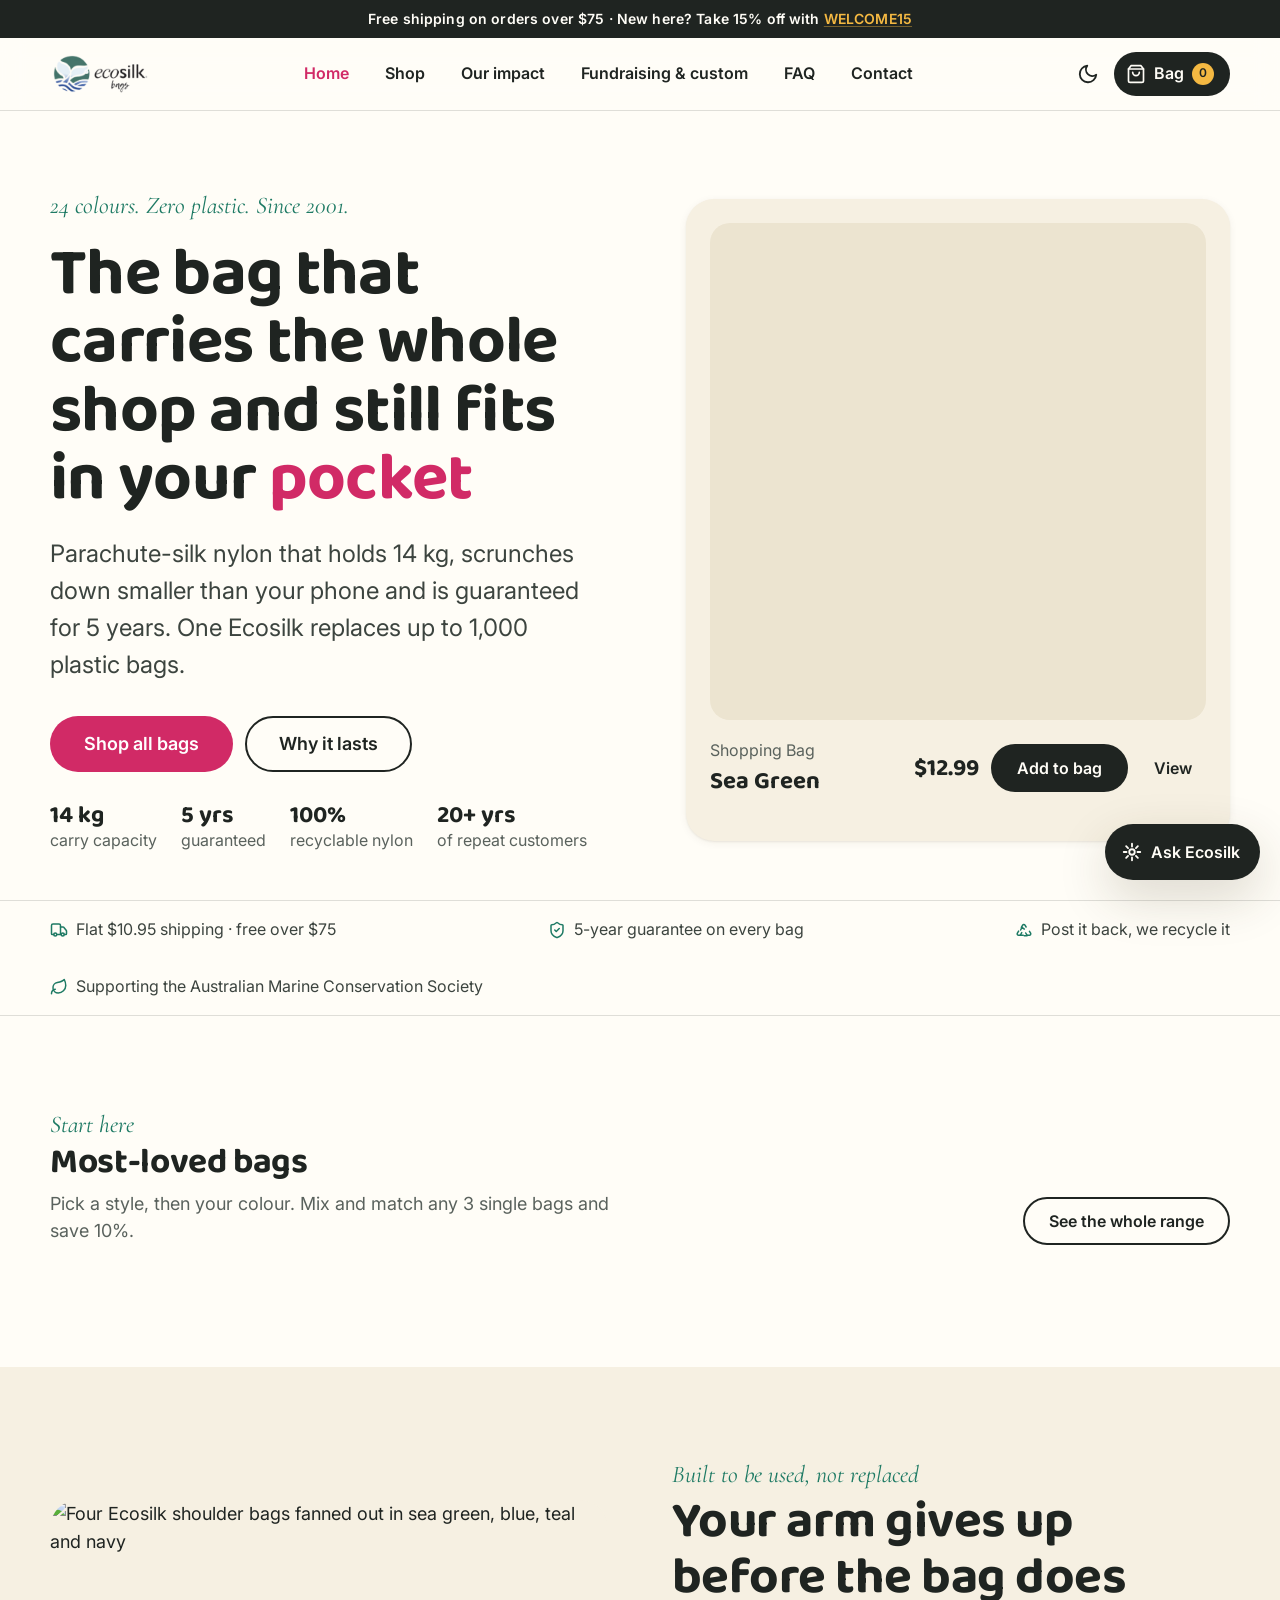
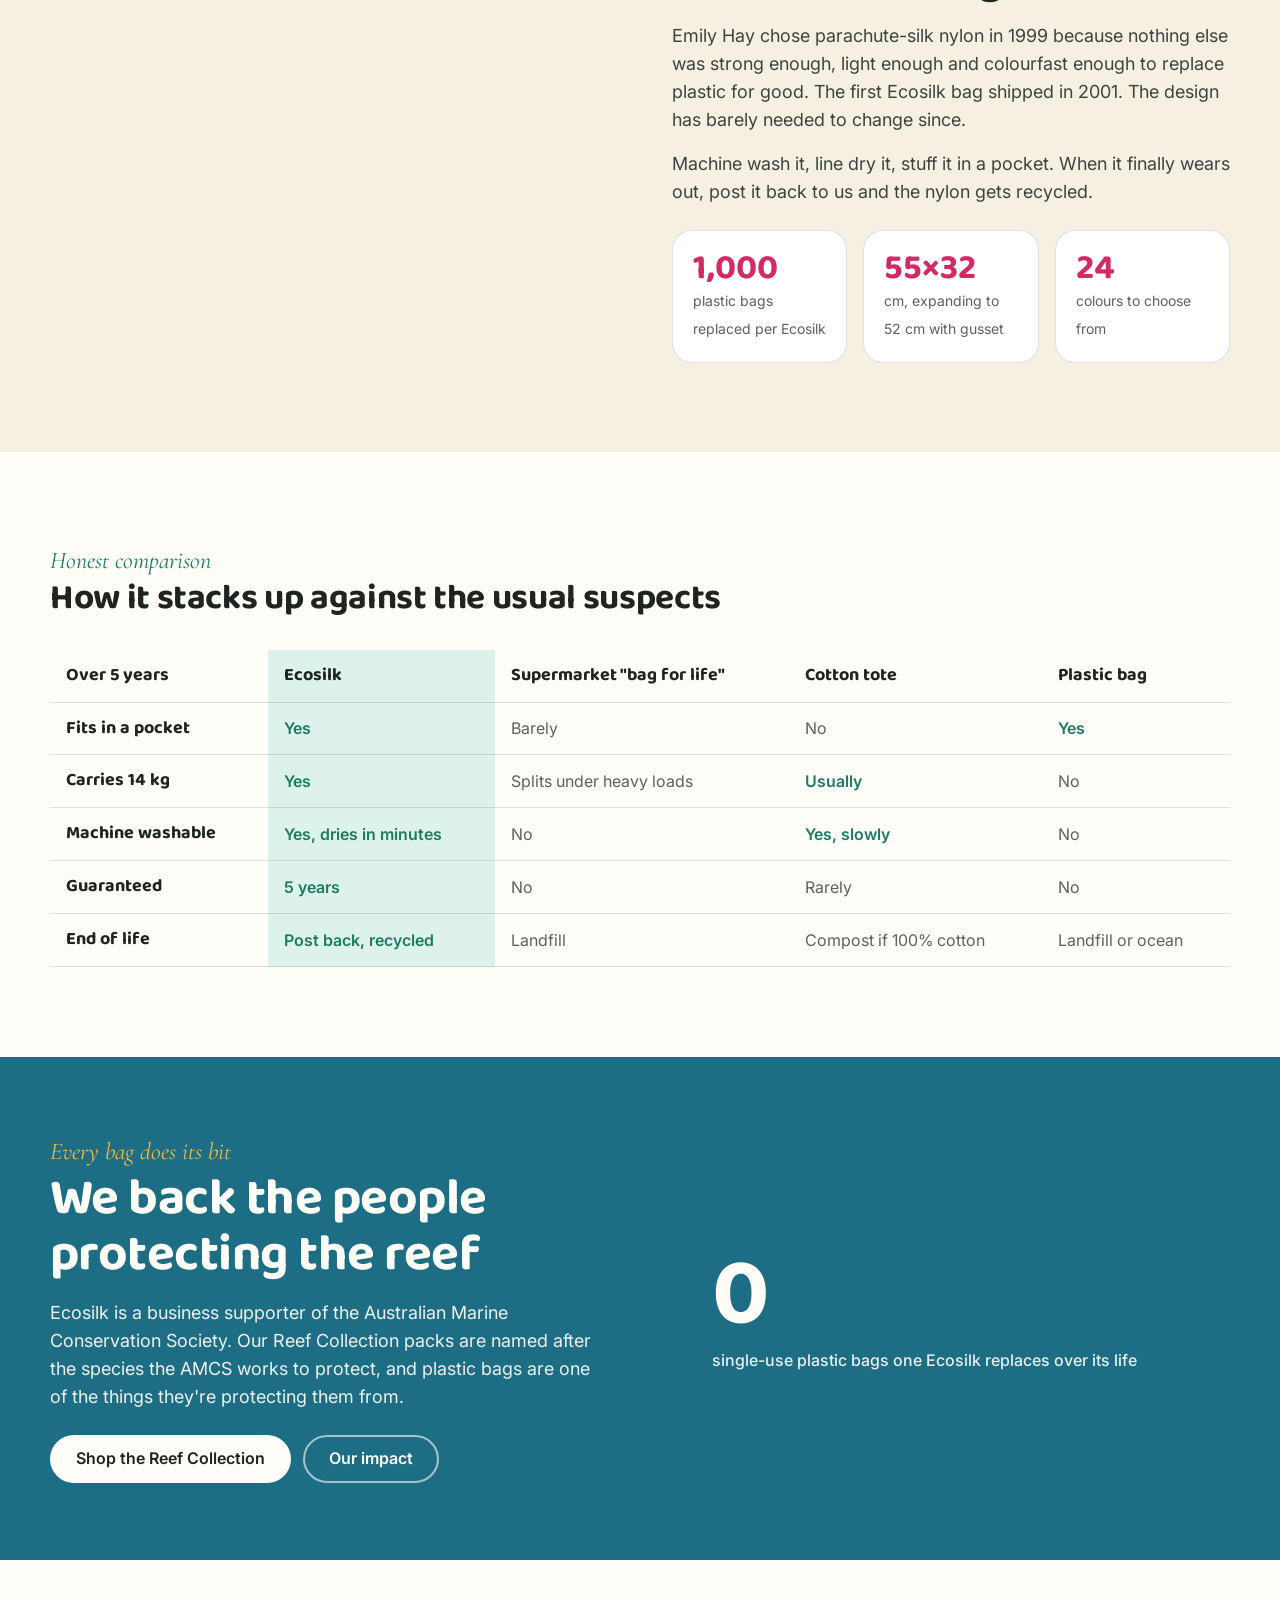
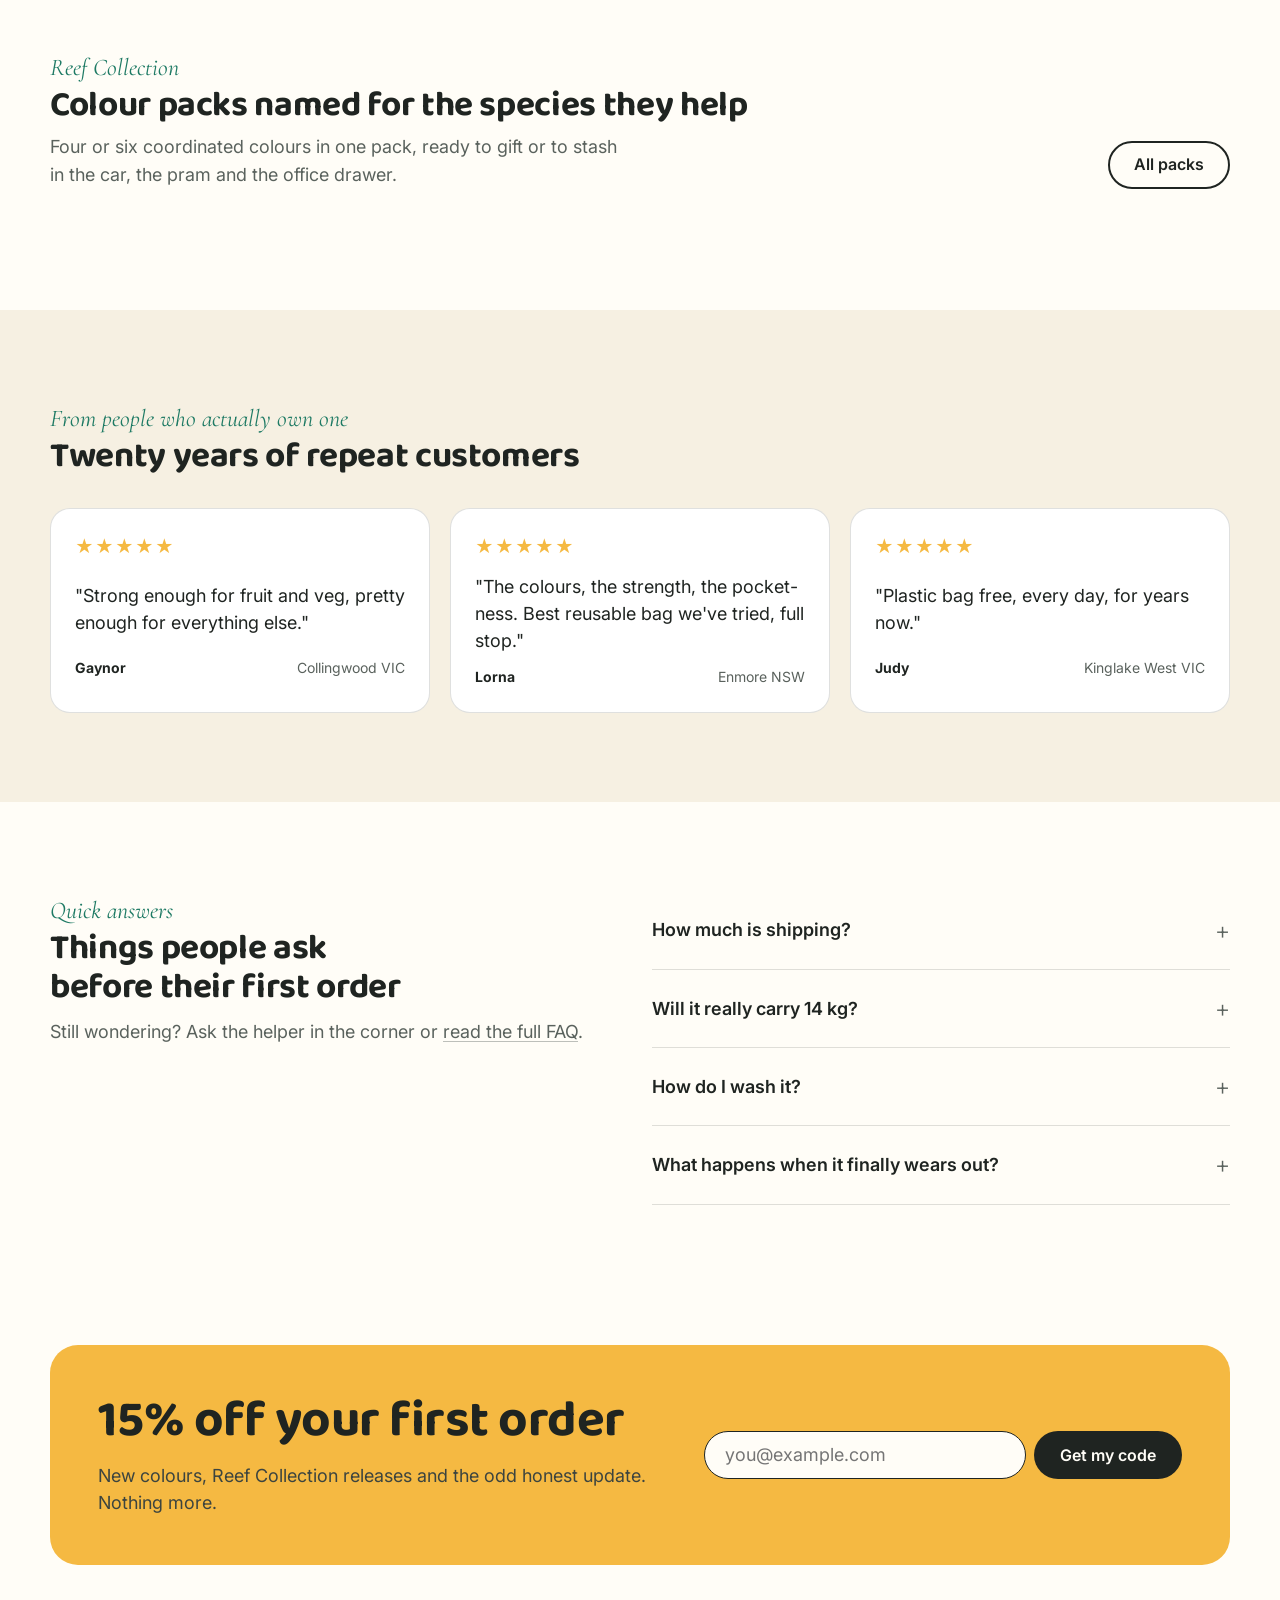
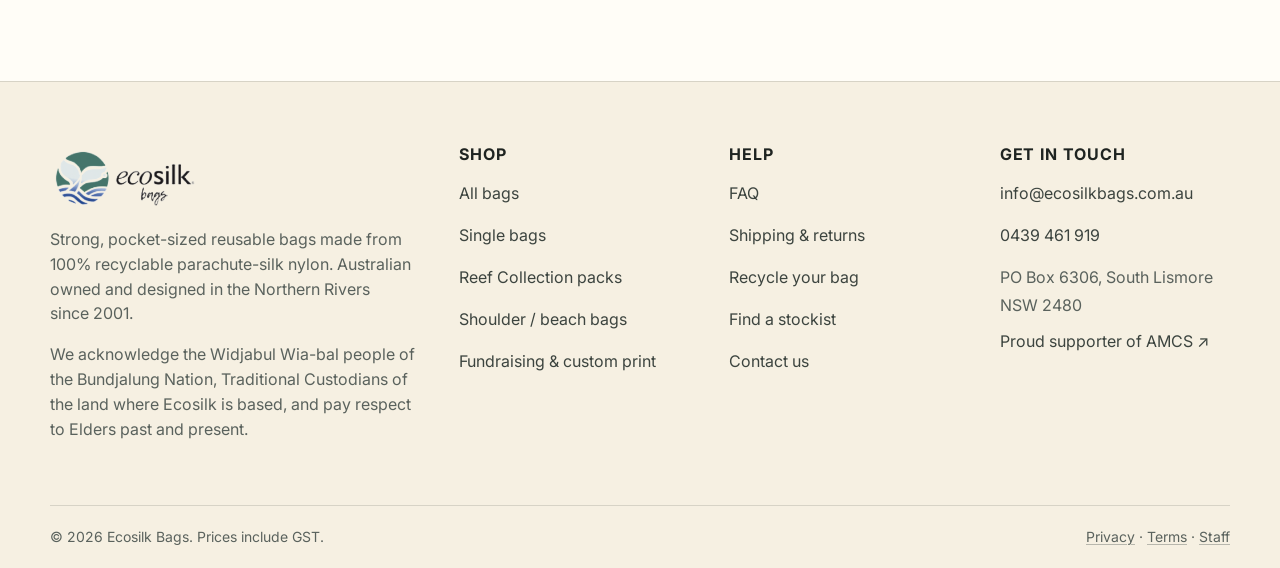
==== index.html @ 3e67938a "Revamp: accessible multi-page store, 3-step PayPal checkout, AI helper + worker, admin dashboard" ====
<!DOCTYPE html>
<html lang="en-AU">
<head>
<meta charset="UTF-8">
<meta name="viewport" content="width=device-width, initial-scale=1.0">
<title>Ecosilk Bags — Reusable parachute-silk bags that carry 14 kg and fit in your pocket</title>
<meta name="description" content="Australian-designed reusable shopping bags made from 100% recyclable parachute-silk nylon. Carries 14 kg, folds smaller than your phone, 5-year guarantee. 24 colours, flat $10.95 shipping.">
<link rel="icon" href="assets/img/favicon.png" type="image/png">
<link rel="preconnect" href="https://fonts.googleapis.com">
<link rel="preconnect" href="https://fonts.gstatic.com" crossorigin>
<link href="https://fonts.googleapis.com/css2?family=Baloo+2:wght@600;700&family=Cormorant+Garamond:ital,wght@1,500&family=Inter:wght@400;500;600;700&display=swap" rel="stylesheet">
<link rel="stylesheet" href="assets/css/style.css">
<meta property="og:title" content="Ecosilk Bags — the reusable bag that refuses to end up in landfill">
<meta property="og:description" content="Carries 14 kg, scrunches to pocket size, guaranteed 5 years. 100% recyclable parachute-silk nylon.">
<meta property="og:type" content="website">
<meta property="og:image" content="https://www.ecosilkbags.com.au/wp-content/uploads/2022/10/Leopard-Shark-Ecosilk-Shoulder-bags-colour-spread.jpg">
<script type="application/ld+json">
{"@context":"https://schema.org","@type":"Organization","name":"Ecosilk Bags","url":"https://www.ecosilkbags.com.au/","email":"info@ecosilkbags.com.au","telephone":"+61439461919","address":{"@type":"PostalAddress","postOfficeBoxNumber":"6306","addressLocality":"South Lismore","addressRegion":"NSW","postalCode":"2480","addressCountry":"AU"},"founder":{"@type":"Person","name":"Emily Hay"},"foundingDate":"2001"}
</script>
</head>
<body>
<main id="main">

  <!-- HERO -->
  <section class="hero">
    <div class="wrap hero-grid">
      <div>
        <span class="eyebrow">24 colours. Zero plastic. Since 2001.</span>
        <h1>The bag that carries the whole shop and still fits in your <span class="accent">pocket</span></h1>
        <p class="lede">Parachute-silk nylon that holds 14 kg, scrunches down smaller than your phone and is guaranteed for 5 years. One Ecosilk replaces up to 1,000 plastic bags.</p>
        <div class="hero-cta">
          <a class="btn btn-primary btn-lg" href="shop.html">Shop all bags</a>
          <a class="btn btn-outline btn-lg" href="#why">Why it lasts</a>
        </div>
        <div class="hero-proof" aria-label="Key facts">
          <div><strong>14 kg</strong>carry capacity</div>
          <div><strong>5 yrs</strong>guaranteed</div>
          <div><strong>100%</strong>recyclable nylon</div>
          <div><strong>20+ yrs</strong>of repeat customers</div>
        </div>
      </div>
      <div class="hero-visual">
        <div class="swatch-stage" aria-labelledby="stageName">
          <div class="stage-img" id="stageImg" role="img" aria-label="Ecosilk shopping bag in the selected colour"></div>
          <div class="stage-row">
            <div><span class="small muted">Shopping Bag</span><div class="name" id="stageName">Sea Green</div></div>
            <div style="display:flex;gap:var(--space-3);align-items:center;">
              <span class="price" id="stagePrice">$12.99</span>
              <button class="btn btn-dark" type="button" id="stageAdd">Add to bag</button>
              <a class="btn btn-ghost" id="stageView" href="shop.html">View</a>
            </div>
          </div>
          <div class="swatch-wall" id="swatchWall" role="radiogroup" aria-label="Pick a colour"></div>
        </div>
      </div>
    </div>
  </section>

  <!-- TRUST -->
  <div class="trust-strip" aria-label="Shopping reassurance">
    <div class="wrap">
      <span data-icon="truck"></span>
      <span data-icon="shield"></span>
      <span data-icon="recycle"></span>
      <span data-icon="leaf"></span>
    </div>
  </div>

  <!-- BESTSELLERS -->
  <section class="section">
    <div class="wrap">
      <div class="section-head">
        <div><span class="eyebrow">Start here</span><h2>Most-loved bags</h2><p>Pick a style, then your colour. Mix and match any 3 single bags and save 10%.</p></div>
        <a class="btn btn-outline" href="shop.html">See the whole range</a>
      </div>
      <div class="product-grid" id="bestsellers"></div>
    </div>
  </section>

  <!-- WHY -->
  <section class="section" id="why" style="background:var(--surface-2);">
    <div class="wrap">
      <div class="story">
        <div class="story-img reveal"><img src="https://www.ecosilkbags.com.au/wp-content/uploads/2022/10/Leopard-Shark-Ecosilk-Shoulder-bags-colour-spread.jpg" alt="Four Ecosilk shoulder bags fanned out in sea green, blue, teal and navy" loading="lazy" width="800" height="600"></div>
        <div>
          <span class="eyebrow">Built to be used, not replaced</span>
          <h2>Your arm gives up before the bag does</h2>
          <p>Emily Hay chose parachute-silk nylon in 1999 because nothing else was strong enough, light enough and colourfast enough to replace plastic for good. The first Ecosilk bag shipped in 2001. The design has barely needed to change since.</p>
          <p>Machine wash it, line dry it, stuff it in a pocket. When it finally wears out, post it back to us and the nylon gets recycled.</p>
          <div class="stat-grid">
            <div class="stat"><strong>1,000</strong><span>plastic bags replaced per Ecosilk</span></div>
            <div class="stat"><strong>55×32</strong><span>cm, expanding to 52 cm with gusset</span></div>
            <div class="stat"><strong>24</strong><span>colours to choose from</span></div>
          </div>
        </div>
      </div>
    </div>
  </section>

  <!-- COMPARE -->
  <section class="section">
    <div class="wrap">
      <div class="section-head"><div><span class="eyebrow">Honest comparison</span><h2>How it stacks up against the usual suspects</h2></div></div>
      <div style="overflow-x:auto;">
      <table class="compare">
        <thead><tr><th scope="col">Over 5 years</th><th scope="col" class="hl">Ecosilk</th><th scope="col">Supermarket "bag for life"</th><th scope="col">Cotton tote</th><th scope="col">Plastic bag</th></tr></thead>
        <tbody>
          <tr><th scope="row">Fits in a pocket</th><td class="yes hl">Yes</td><td class="no">Barely</td><td class="no">No</td><td class="yes">Yes</td></tr>
          <tr><th scope="row">Carries 14 kg</th><td class="yes hl">Yes</td><td class="no">Splits under heavy loads</td><td class="yes">Usually</td><td class="no">No</td></tr>
          <tr><th scope="row">Machine washable</th><td class="yes hl">Yes, dries in minutes</td><td class="no">No</td><td class="yes">Yes, slowly</td><td class="no">No</td></tr>
          <tr><th scope="row">Guaranteed</th><td class="yes hl">5 years</td><td class="no">No</td><td class="no">Rarely</td><td class="no">No</td></tr>
          <tr><th scope="row">End of life</th><td class="yes hl">Post back, recycled</td><td class="no">Landfill</td><td class="no">Compost if 100% cotton</td><td class="no">Landfill or ocean</td></tr>
        </tbody>
      </table>
      </div>
    </div>
  </section>

  <!-- IMPACT BAND -->
  <section class="band">
    <div class="wrap">
      <div>
        <span class="eyebrow" style="color:var(--gold);">Every bag does its bit</span>
        <h2>We back the people protecting the reef</h2>
        <p>Ecosilk is a business supporter of the Australian Marine Conservation Society. Our Reef Collection packs are named after the species the AMCS works to protect, and plastic bags are one of the things they're protecting them from.</p>
        <div style="display:flex;gap:var(--space-3);flex-wrap:wrap;margin-top:var(--space-6);">
          <a class="btn btn-light" href="shop.html?group=packs">Shop the Reef Collection</a>
          <a class="btn btn-outline" style="border-color:rgba(255,255,255,.6);color:#fff;" href="about.html">Our impact</a>
        </div>
      </div>
      <div class="impact-counter" aria-live="off"><span id="impactNumber">0</span><small>single-use plastic bags one Ecosilk replaces over its life</small></div>
    </div>
  </section>

  <!-- REEF COLLECTION -->
  <section class="section">
    <div class="wrap">
      <div class="section-head">
        <div><span class="eyebrow">Reef Collection</span><h2>Colour packs named for the species they help</h2><p>Four or six coordinated colours in one pack, ready to gift or to stash in the car, the pram and the office drawer.</p></div>
        <a class="btn btn-outline" href="shop.html?group=packs">All packs</a>
      </div>
      <div class="reef-grid" id="reefGrid"></div>
    </div>
  </section>

  <!-- REVIEWS -->
  <section class="section" style="background:var(--surface-2);">
    <div class="wrap">
      <div class="section-head"><div><span class="eyebrow">From people who actually own one</span><h2>Twenty years of repeat customers</h2></div></div>
      <div class="reviews">
        <article class="review"><span class="stars" aria-label="5 stars">★★★★★</span><blockquote>"Strong enough for fruit and veg, pretty enough for everything else."</blockquote><div class="who"><b>Gaynor</b><span>Collingwood VIC</span></div></article>
        <article class="review"><span class="stars" aria-label="5 stars">★★★★★</span><blockquote>"The colours, the strength, the pocket-ness. Best reusable bag we've tried, full stop."</blockquote><div class="who"><b>Lorna</b><span>Enmore NSW</span></div></article>
        <article class="review"><span class="stars" aria-label="5 stars">★★★★★</span><blockquote>"Plastic bag free, every day, for years now."</blockquote><div class="who"><b>Judy</b><span>Kinglake West VIC</span></div></article>
      </div>
    </div>
  </section>

  <!-- FAQ SNIPPET -->
  <section class="section">
    <div class="wrap grid-2" style="align-items:start;">
      <div><span class="eyebrow">Quick answers</span><h2>Things people ask before their first order</h2><p class="muted" style="margin-top:var(--space-3);">Still wondering? Ask the helper in the corner or <a href="faq.html">read the full FAQ</a>.</p></div>
      <div class="faq-list">
        <details><summary>How much is shipping?</summary><div class="a"><p>A flat $10.95 anywhere in Australia, and free when your order is $75 or more. Prices include GST.</p></div></details>
        <details><summary>Will it really carry 14 kg?</summary><div class="a"><p>Yes. The shopping and shoulder bags are rated to 14 kg and guaranteed for at least 5 years of daily or weekly use. If the stitching fails in that time, we replace it.</p></div></details>
        <details><summary>How do I wash it?</summary><div class="a"><p>Quick machine wash, line dry, cool iron only if you must. It dries in minutes.</p></div></details>
        <details><summary>What happens when it finally wears out?</summary><div class="a"><p>Post it back to us. The nylon is endlessly recyclable, so it never needs to see landfill.</p></div></details>
      </div>
    </div>
  </section>

  <!-- NEWSLETTER -->
  <section class="section-tight">
    <div class="wrap">
      <div class="newsletter">
        <div><h2>15% off your first order</h2><p>New colours, Reef Collection releases and the odd honest update. Nothing more.</p></div>
        <form class="inline-form" data-newsletter data-source="home"><label class="visually-hidden" for="nlEmail">Email address</label><input id="nlEmail" type="email" autocomplete="email" placeholder="you@example.com" required><button class="btn btn-dark" type="submit">Get my code</button></form>
      </div>
    </div>
  </section>

</main>

<script src="assets/js/config.js"></script>
<script src="assets/js/catalog-data.js"></script>
<script src="assets/js/content.js"></script>
<script src="assets/js/store.js"></script>
<script src="assets/js/layout.js"></script>
<script src="assets/js/assistant.js"></script>
<script>
(function () {
  const E = window.Ecosilk;
  // Trust strip icons
  const trust = { truck: `Flat $10.95 shipping · free over $${E.CFG.FREE_SHIPPING_THRESHOLD}`, shield: "5-year guarantee on every bag", recycle: "Post it back, we recycle it", leaf: "Supporting the Australian Marine Conservation Society" };
  document.querySelectorAll(".trust-strip [data-icon]").forEach(el => { const k = el.getAttribute("data-icon"); el.innerHTML = E.ICONS[k] + trust[k]; });

  // Hero colour stage
  const bagColours = E.byCategory("Ecosilk Environmentally Friendly Shopping Bag").filter(p => p.inStock);
  const wall = document.getElementById("swatchWall");
  let current = bagColours.find(p => /sea green/i.test(p.color)) || bagColours[0];
  function pick(p, focus) {
    current = p;
    document.getElementById("stageImg").style.backgroundImage = `url('${p.image}')`;
    document.getElementById("stageImg").setAttribute("aria-label", E.altFor(p));
    document.getElementById("stageName").textContent = p.color;
    document.getElementById("stagePrice").textContent = E.money(p.price);
    document.getElementById("stageView").href = E.productUrl(p);
    wall.querySelectorAll(".swatch").forEach(b => { const on = b.dataset.sku === p.sku; b.setAttribute("aria-checked", String(on)); b.setAttribute("aria-pressed", String(on)); b.tabIndex = on ? 0 : -1; if (on && focus) b.focus(); });
  }
  bagColours.forEach(p => {
    const b = document.createElement("button"); b.type = "button"; b.className = "swatch"; b.setAttribute("role", "radio"); b.dataset.sku = p.sku;
    b.style.backgroundImage = `url('${p.image}')`; b.setAttribute("aria-label", p.color); b.title = p.color;
    b.addEventListener("click", () => pick(p)); b.addEventListener("mouseenter", () => pick(p));
    b.addEventListener("keydown", e => { const i = bagColours.indexOf(p); if (e.key === "ArrowRight" || e.key === "ArrowDown") { e.preventDefault(); pick(bagColours[(i + 1) % bagColours.length], true); } if (e.key === "ArrowLeft" || e.key === "ArrowUp") { e.preventDefault(); pick(bagColours[(i - 1 + bagColours.length) % bagColours.length], true); } });
    wall.appendChild(b);
  });
  pick(current);
  document.getElementById("stageAdd").addEventListener("click", e => { E.addToCart(current.sku, 1); E.toast(`${E.displayTitle(current)} added to your bag`, { href: "cart.html", label: "View bag" }); e.target.textContent = "Added"; setTimeout(() => e.target.textContent = "Add to bag", 1200); });

  // Bestsellers: the five single-bag families + travel pouch idea
  const cards = E.cards();
  const picks = ["Ecosilk Environmentally Friendly Shopping Bag", "Shoulder Beach Bags", "Ecosilk Environmentally Friendly Fruit &amp; Vegie Bag", "Drawstring Bags"];
  const badges = { "Ecosilk Environmentally Friendly Shopping Bag": "Bestseller", "Shoulder Beach Bags": "Most gifted" };
  document.getElementById("bestsellers").innerHTML = picks.map(cat => { const c = cards.find(x => x.category === cat); return c ? E.productCard(c, { badge: badges[cat] }) : ""; }).join("");

  // Reef collection (4 packs)
  const packs = cards.filter(c => c.type === "pack" && c.product.inStock && /Leopard|Anemone|Octopus|Turtle/i.test(c.product.name)).slice(0, 4);
  document.getElementById("reefGrid").innerHTML = packs.map(c => { const p = c.product; return `<article class="reef-card"><div class="photo" style="background-image:url('${p.image}')" role="img" aria-label="${E.altFor(p)}"></div><div class="tag"><img src="assets/img/logo-icon-t.png" alt="" width="20" height="20">Reef Collection</div><div class="body"><a href="${E.productUrl(p)}">${p.name.replace(/\s*-\s*Pack of \d+/i, "").replace(/Shoulder Bags? |Shopping Bags? /i, "")}</a><span class="price">${E.money(p.price)}</span></div></article>`; }).join("");

  // Impact counter: ~ bags sold estimate × 1,000, animated once
  const el = document.getElementById("impactNumber"); const target = 1000; let started = false;
  const run = () => { if (started) return; started = true; const reduce = window.matchMedia("(prefers-reduced-motion: reduce)").matches; if (reduce) { el.textContent = target.toLocaleString("en-AU"); return; } const t0 = performance.now(); const step = now => { const k = Math.min(1, (now - t0) / 1800); const v = Math.round(target * (1 - Math.pow(1 - k, 3))); el.textContent = v.toLocaleString("en-AU"); if (k < 1) requestAnimationFrame(step); }; requestAnimationFrame(step); };
  if ("IntersectionObserver" in window) new IntersectionObserver((en, io) => { if (en[0].isIntersecting) { run(); io.disconnect(); } }).observe(el); else run();
})();
</script>
</body>
</html>
---- assets/css/style.css ----
/* ============================================================
   ECOSILK BAGS — design system + components
   Type: Baloo 2 (display) · Inter (body) · Cormorant Garamond italic (accents)
   Palette evolves the brand: cream / ink / cerise / sea green / gold / teal,
   tuned so every text colour meets WCAG AA on its surface.
   ============================================================ */

:root, [data-theme="light"] {
  --bg: #FFFDF7;
  --surface: #FFFFFF;
  --surface-2: #F6F0E2;
  --surface-3: #ECE4D0;
  --ink: #1F2421;
  --ink-soft: #3C443F;
  --muted: #5A625D;
  --line: rgba(31, 36, 33, 0.14);
  --line-strong: #1F2421;

  --accent: #D12A66;          /* cerise, AA with white text and on cream */
  --accent-hover: #B82259;
  --accent-soft: #FBE3EC;
  --accent-bright: #E63E7A;   /* decorative only */

  --green: #1E7A64;           /* sea green, text-safe */
  --green-bright: #2FA88C;    /* decorative */
  --green-soft: #DDF2EB;
  --gold: #F5B942;
  --gold-soft: #FDF0D3;
  --teal: #1D6E85;
  --purple: #6F47B5;

  --on-accent: #FFFFFF;
  --on-dark: #FFFDF7;

  --shadow-sm: 0 1px 2px rgba(60, 50, 20, 0.08), 0 2px 8px rgba(60, 50, 20, 0.06);
  --shadow-md: 0 6px 24px rgba(60, 50, 20, 0.12);
  --shadow-lg: 0 18px 50px rgba(60, 50, 20, 0.18);

  --font-display: 'Baloo 2', 'Inter', system-ui, sans-serif;
  --font-body: 'Inter', system-ui, -apple-system, sans-serif;
  --font-accent: 'Cormorant Garamond', Georgia, serif;

  --text-xs: clamp(0.75rem, 0.7rem + 0.25vw, 0.875rem);
  --text-sm: clamp(0.875rem, 0.8rem + 0.35vw, 1rem);
  --text-base: clamp(1rem, 0.95rem + 0.25vw, 1.125rem);
  --text-lg: clamp(1.125rem, 1rem + 0.75vw, 1.5rem);
  --text-xl: clamp(1.5rem, 1.2rem + 1.25vw, 2.25rem);
  --text-2xl: clamp(2rem, 1.2rem + 2.5vw, 3.5rem);
  --text-3xl: clamp(2.5rem, 1rem + 4vw, 4.5rem);

  --space-1: 0.25rem; --space-2: 0.5rem; --space-3: 0.75rem; --space-4: 1rem;
  --space-5: 1.25rem; --space-6: 1.5rem; --space-8: 2rem; --space-10: 2.5rem;
  --space-12: 3rem; --space-16: 4rem; --space-20: 5rem; --space-24: 6rem;

  --radius-sm: 6px; --radius-md: 12px; --radius-lg: 20px; --radius-xl: 28px; --radius-pill: 999px;
  --wrap: 1180px;
  --header-h: 72px;
  color-scheme: light;
}

[data-theme="dark"] {
  --bg: #141D19;
  --surface: #1C2823;
  --surface-2: #22312B;
  --surface-3: #2B3C35;
  --ink: #F3EFE4;
  --ink-soft: #DCD8CC;
  --muted: #B4BDB7;
  --line: rgba(243, 239, 228, 0.14);
  --line-strong: #F3EFE4;

  --accent: #FF6FA0;
  --accent-hover: #FF8AB2;
  --accent-soft: #3A2430;
  --accent-bright: #FF6FA0;

  --green: #5CD3B4;
  --green-bright: #5CD3B4;
  --green-soft: #1F3A32;
  --gold: #F5B942;
  --gold-soft: #3A3120;
  --teal: #1D6E85;
  --purple: #B59BE8;

  --on-accent: #1F2421;
  --on-dark: #FFFDF7;

  --shadow-sm: 0 1px 2px rgba(0,0,0,0.3), 0 2px 8px rgba(0,0,0,0.25);
  --shadow-md: 0 6px 24px rgba(0,0,0,0.4);
  --shadow-lg: 0 18px 50px rgba(0,0,0,0.5);
  color-scheme: dark;
}

/* ---------- Base ---------- */
*, *::before, *::after { box-sizing: border-box; margin: 0; padding: 0; }
html { -webkit-text-size-adjust: 100%; scroll-behavior: smooth; }
body {
  background: var(--bg); color: var(--ink);
  font-family: var(--font-body); font-size: var(--text-base); line-height: 1.55;
  -webkit-font-smoothing: antialiased; min-height: 100vh;
  display: flex; flex-direction: column;
}
main { flex: 1; }
img, svg, video { max-width: 100%; display: block; }
img { height: auto; }
a { color: inherit; text-decoration-color: color-mix(in srgb, currentColor 40%, transparent); text-underline-offset: 0.15em; }
a:hover { text-decoration-color: currentColor; }
button, input, select, textarea { font: inherit; color: inherit; }
button { cursor: pointer; background: none; border: 0; }
h1, h2, h3, h4 { font-family: var(--font-display); font-weight: 700; line-height: 1.1; letter-spacing: -0.01em; text-wrap: balance; }
h1 { font-size: var(--text-2xl); }
h2 { font-size: var(--text-xl); }
h3 { font-size: var(--text-lg); }
p { text-wrap: pretty; }
ul[role="list"], ol[role="list"] { list-style: none; }
:focus-visible { outline: 3px solid var(--accent); outline-offset: 3px; border-radius: 4px; }
::selection { background: var(--gold); color: #1F2421; }
.visually-hidden { position: absolute !important; width: 1px; height: 1px; padding: 0; margin: -1px; overflow: hidden; clip: rect(0 0 0 0); white-space: nowrap; border: 0; }
.skip-link { position: absolute; left: var(--space-4); top: -100px; z-index: 1000; background: var(--ink); color: var(--bg); padding: var(--space-3) var(--space-5); border-radius: var(--radius-md); font-weight: 600; }
.skip-link:focus { top: var(--space-4); }

@media (prefers-reduced-motion: reduce) {
  *, *::before, *::after { animation-duration: 0.001ms !important; animation-iteration-count: 1 !important; transition-duration: 0.001ms !important; scroll-behavior: auto !important; }
}

.wrap { width: min(var(--wrap), 100% - var(--space-10)); margin-inline: auto; }
@media (max-width: 640px) { .wrap { width: min(var(--wrap), 100% - var(--space-8)); } }
.narrow { max-width: 720px; }
.muted { color: var(--muted); }
.small { font-size: var(--text-sm); }
.eyebrow { font-family: var(--font-accent); font-style: italic; font-size: var(--text-lg); color: var(--green); }
.accent { color: var(--accent); }
.section { padding-block: clamp(var(--space-12), 7vw, var(--space-24)); }
.section-tight { padding-block: clamp(var(--space-8), 4vw, var(--space-16)); }
.section-head { display: flex; align-items: flex-end; justify-content: space-between; gap: var(--space-6); margin-bottom: var(--space-8); flex-wrap: wrap; }
.section-head p { max-width: 52ch; color: var(--muted); margin-top: var(--space-2); }
.page-head { padding: clamp(var(--space-10), 6vw, var(--space-16)) 0 var(--space-6); }
.page-head p { color: var(--muted); max-width: 60ch; margin-top: var(--space-3); font-size: var(--text-lg); }

/* ---------- Buttons ---------- */
.btn { display: inline-flex; align-items: center; justify-content: center; gap: var(--space-2); min-height: 48px; padding: 0 var(--space-6); border-radius: var(--radius-pill); font-weight: 600; font-size: var(--text-sm); text-decoration: none; border: 2px solid transparent; transition: transform .15s ease, background .15s ease, border-color .15s ease, color .15s ease; white-space: nowrap; }
.btn:active { transform: translateY(1px); }
.btn-primary { background: var(--accent); color: var(--on-accent); }
.btn-primary:hover { background: var(--accent-hover); }
.btn-dark { background: var(--ink); color: var(--bg); }
.btn-dark:hover { background: var(--ink-soft); }
.btn-outline { border-color: var(--line-strong); color: var(--ink); background: transparent; }
.btn-outline:hover { background: var(--ink); color: var(--bg); }
.btn-ghost { color: var(--ink); min-height: 44px; padding-inline: var(--space-3); }
.btn-ghost:hover { background: var(--surface-2); }
.btn-sm { min-height: 40px; padding-inline: var(--space-4); font-size: var(--text-xs); }
.btn-lg { min-height: 56px; padding-inline: var(--space-8); font-size: var(--text-base); }
.btn-block { width: 100%; }
.btn[disabled], .btn[aria-disabled="true"] { opacity: .5; cursor: not-allowed; }
.icon-btn { display: inline-flex; align-items: center; justify-content: center; width: 44px; height: 44px; border-radius: var(--radius-pill); color: var(--ink); }
.icon-btn:hover { background: var(--surface-2); }
.icon-btn svg { width: 22px; height: 22px; }

/* ---------- Announcement + Header ---------- */
.announce { background: var(--ink); color: var(--bg); text-align: center; font-size: var(--text-xs); font-weight: 600; padding: var(--space-2) var(--space-4); letter-spacing: 0.01em; }
.announce a { color: var(--gold); }
.site-header { position: sticky; top: 0; z-index: 60; background: color-mix(in srgb, var(--bg) 88%, transparent); backdrop-filter: blur(12px); -webkit-backdrop-filter: blur(12px); border-bottom: 1px solid var(--line); }
.header-row { display: flex; align-items: center; justify-content: space-between; gap: var(--space-4); min-height: var(--header-h); }
.brand { display: inline-flex; align-items: center; gap: var(--space-3); text-decoration: none; }
.brand img { height: 44px; width: auto; }
.brand .logo-dark { display: none; }
[data-theme="dark"] .brand .logo-light { display: none; }
[data-theme="dark"] .brand .logo-dark { display: block; }
.nav-links { display: flex; gap: var(--space-1); align-items: center; }
.nav-links a { text-decoration: none; font-weight: 600; font-size: var(--text-sm); padding: var(--space-3) var(--space-4); border-radius: var(--radius-pill); min-height: 44px; display: inline-flex; align-items: center; }
.nav-links a:hover { background: var(--surface-2); }
.nav-links a[aria-current="page"] { color: var(--accent); }
.header-actions { display: flex; align-items: center; gap: var(--space-1); }
.cart-btn { position: relative; display: inline-flex; align-items: center; gap: var(--space-2); background: var(--ink); color: var(--bg); min-height: 44px; padding: 0 var(--space-4) 0 var(--space-3); border-radius: var(--radius-pill); font-weight: 600; font-size: var(--text-sm); text-decoration: none; }
.cart-btn svg { width: 20px; height: 20px; }
.cart-btn .count { background: var(--gold); color: #1F2421; border-radius: var(--radius-pill); min-width: 22px; height: 22px; display: inline-flex; align-items: center; justify-content: center; font-size: 12px; padding: 0 6px; }
.menu-btn { display: none; }
@media (max-width: 860px) {
  .nav-links { display: none; position: absolute; top: 100%; left: 0; right: 0; background: var(--bg); border-bottom: 1px solid var(--line); flex-direction: column; align-items: stretch; padding: var(--space-3) var(--space-5) var(--space-5); box-shadow: var(--shadow-md); }
  .nav-links.open { display: flex; }
  .nav-links a { min-height: 48px; font-size: var(--text-base); }
  .menu-btn { display: inline-flex; }
  .brand img { height: 38px; }
}

/* ---------- Hero ---------- */
.hero { padding-block: clamp(var(--space-10), 6vw, var(--space-20)) clamp(var(--space-8), 4vw, var(--space-12)); }
.hero-grid { display: grid; grid-template-columns: 1.05fr 1fr; gap: clamp(var(--space-8), 5vw, var(--space-16)); align-items: center; }
.hero h1 { font-size: var(--text-3xl); line-height: 1.02; margin: var(--space-4) 0 var(--space-5); }
.hero .lede { font-size: var(--text-lg); color: var(--ink-soft); max-width: 46ch; }
.hero-cta { display: flex; gap: var(--space-3); flex-wrap: wrap; margin-top: var(--space-8); align-items: center; }
.hero-proof { display: flex; gap: var(--space-6); flex-wrap: wrap; margin-top: var(--space-8); font-size: var(--text-sm); color: var(--muted); }
.hero-proof strong { display: block; color: var(--ink); font-family: var(--font-display); font-size: var(--text-lg); line-height: 1; }
.hero-visual { position: relative; }
.swatch-stage { background: var(--surface-2); border-radius: var(--radius-xl); padding: var(--space-6); box-shadow: var(--shadow-sm); }
.swatch-stage .stage-img { aspect-ratio: 1; border-radius: var(--radius-lg); background-size: cover; background-position: center; background-color: var(--surface-3); transition: background-image .2s ease; }
.stage-row { display: flex; align-items: center; justify-content: space-between; gap: var(--space-3); margin-top: var(--space-4); flex-wrap: wrap; }
.stage-row .name { font-family: var(--font-display); font-size: var(--text-lg); font-weight: 700; }
.swatch-wall { display: grid; grid-template-columns: repeat(12, 1fr); gap: 6px; margin-top: var(--space-4); }
.swatch { aspect-ratio: 1; border-radius: 8px; background-size: cover; background-position: center; border: 2px solid transparent; transition: transform .2s cubic-bezier(.34,1.56,.64,1); padding: 0; min-width: 0; }
.swatch:hover { transform: scale(1.12); z-index: 2; }
.swatch[aria-pressed="true"] { border-color: var(--ink); transform: scale(1.08); }
@media (max-width: 960px) { .hero-grid { grid-template-columns: 1fr; } .swatch-wall { grid-template-columns: repeat(8, 1fr); } }
@media (max-width: 480px) { .swatch-wall { grid-template-columns: repeat(6, 1fr); gap: 8px; } .swatch { border-radius: 10px; } }

/* ---------- Trust strip ---------- */
.trust-strip { border-block: 1px solid var(--line); }
.trust-strip .wrap { display: flex; gap: var(--space-8); justify-content: space-between; flex-wrap: wrap; padding-block: var(--space-4); font-size: var(--text-sm); color: var(--ink-soft); }
.trust-strip span { display: inline-flex; align-items: center; gap: var(--space-2); }
.trust-strip svg { width: 18px; height: 18px; color: var(--green); }

/* ---------- Product cards ---------- */
.product-grid { display: grid; grid-template-columns: repeat(4, 1fr); gap: var(--space-6) var(--space-5); }
@media (max-width: 1060px) { .product-grid { grid-template-columns: repeat(3, 1fr); } }
@media (max-width: 720px) { .product-grid { grid-template-columns: repeat(2, 1fr); gap: var(--space-5) var(--space-3); } }
.product-card { position: relative; display: flex; flex-direction: column; background: var(--surface); border-radius: var(--radius-lg); overflow: hidden; border: 1px solid var(--line); transition: transform .2s ease, box-shadow .2s ease; content-visibility: auto; contain-intrinsic-size: 360px; }
.product-card:hover { transform: translateY(-3px); box-shadow: var(--shadow-md); }
.product-card .thumb { aspect-ratio: 1; background: var(--surface-2); overflow: hidden; }
.product-card .thumb img { width: 100%; height: 100%; object-fit: cover; transition: transform .4s ease; }
.product-card:hover .thumb img { transform: scale(1.04); }
.product-card .info { padding: var(--space-4) var(--space-4) var(--space-4); display: flex; flex-direction: column; gap: var(--space-1); flex: 1; }
.product-card h3 { font-size: var(--text-base); font-family: var(--font-body); font-weight: 600; }
.product-card h3 a { text-decoration: none; }
.product-card h3 a::after { content: ""; position: absolute; inset: 0; }
.product-card .meta { color: var(--muted); font-size: var(--text-xs); }
.product-card .price-row { display: flex; align-items: center; justify-content: space-between; margin-top: auto; padding-top: var(--space-2); gap: var(--space-2); }
.price { font-family: var(--font-display); font-weight: 700; font-size: var(--text-lg); }
.price small { font-family: var(--font-body); font-weight: 500; color: var(--muted); font-size: var(--text-xs); }
.price .was { text-decoration: line-through; color: var(--muted); font-weight: 500; font-size: var(--text-sm); margin-right: var(--space-2); }
.badge { display: inline-flex; align-items: center; gap: 4px; font-size: 11px; font-weight: 700; letter-spacing: .04em; text-transform: uppercase; padding: 4px 10px; border-radius: var(--radius-pill); background: var(--gold); color: #1F2421; }
.badge-green { background: var(--green-soft); color: var(--green); }
.badge-ink { background: var(--ink); color: var(--bg); }
.badge-accent { background: var(--accent-soft); color: var(--accent); }
.card-badges { position: absolute; top: var(--space-3); left: var(--space-3); display: flex; gap: var(--space-1); z-index: 2; flex-wrap: wrap; }
.quick-add { position: relative; z-index: 3; }
.colour-dots { display: flex; gap: 4px; margin-top: var(--space-1); }
.colour-dots span { width: 12px; height: 12px; border-radius: 50%; background-size: cover; border: 1px solid var(--line); }
.colour-dots em { font-style: normal; font-size: 11px; color: var(--muted); margin-left: 4px; }

/* ---------- Shop layout ---------- */
.shop-layout { display: grid; grid-template-columns: 240px 1fr; gap: var(--space-10); align-items: start; }
@media (max-width: 900px) { .shop-layout { grid-template-columns: 1fr; gap: var(--space-5); } }
.filters { position: sticky; top: calc(var(--header-h) + var(--space-4)); display: grid; gap: var(--space-6); }
.filters fieldset { border: 0; display: grid; gap: var(--space-2); }
.filters legend { font-weight: 700; font-family: var(--font-display); margin-bottom: var(--space-2); font-size: var(--text-base); }
.check { display: flex; align-items: center; gap: var(--space-3); min-height: 36px; cursor: pointer; font-size: var(--text-sm); }
.check input { width: 20px; height: 20px; accent-color: var(--accent); }
.check .n { margin-left: auto; color: var(--muted); font-size: var(--text-xs); }
.shop-toolbar { display: flex; justify-content: space-between; align-items: center; gap: var(--space-4); margin-bottom: var(--space-6); flex-wrap: wrap; }
.shop-toolbar .result-count { color: var(--muted); font-size: var(--text-sm); }
.select { display: inline-flex; align-items: center; gap: var(--space-2); font-size: var(--text-sm); }
.select select { min-height: 44px; border: 1px solid var(--line); border-radius: var(--radius-md); padding: 0 var(--space-3); background: var(--surface); }
.filter-toggle { display: none; }
@media (max-width: 900px) {
  .filters { position: static; display: none; background: var(--surface); padding: var(--space-5); border-radius: var(--radius-lg); border: 1px solid var(--line); }
  .filters.open { display: grid; }
  .filter-toggle { display: inline-flex; }
}
.chips { display: flex; gap: var(--space-2); flex-wrap: wrap; margin-bottom: var(--space-5); }
.chip { display: inline-flex; align-items: center; gap: var(--space-2); background: var(--surface-2); border-radius: var(--radius-pill); padding: var(--space-2) var(--space-3) var(--space-2) var(--space-4); font-size: var(--text-sm); min-height: 40px; }
.chip button { width: 24px; height: 24px; border-radius: 50%; display: inline-flex; align-items: center; justify-content: center; }
.chip button:hover { background: var(--line); }
.empty { padding: var(--space-16) var(--space-6); text-align: center; color: var(--muted); border: 1px dashed var(--line); border-radius: var(--radius-lg); }

/* ---------- Product page ---------- */
.pdp { display: grid; grid-template-columns: 1.1fr 1fr; gap: clamp(var(--space-8), 5vw, var(--space-16)); align-items: start; padding-block: var(--space-8) var(--space-16); }
@media (max-width: 900px) { .pdp { grid-template-columns: 1fr; } }
.gallery { position: sticky; top: calc(var(--header-h) + var(--space-4)); }
.gallery-main { aspect-ratio: 1; border-radius: var(--radius-xl); overflow: hidden; background: var(--surface-2); }
.gallery-main img { width: 100%; height: 100%; object-fit: cover; }
.gallery-thumbs { display: flex; gap: var(--space-2); margin-top: var(--space-3); flex-wrap: wrap; }
.gallery-thumbs button { width: 64px; height: 64px; border-radius: var(--radius-md); overflow: hidden; border: 2px solid transparent; padding: 0; }
.gallery-thumbs button[aria-pressed="true"] { border-color: var(--ink); }
.gallery-thumbs img { width: 100%; height: 100%; object-fit: cover; }
.pdp-info .crumbs { font-size: var(--text-xs); color: var(--muted); margin-bottom: var(--space-3); }
.pdp-info .crumbs a { color: inherit; }
.pdp-info h1 { font-size: var(--text-xl); }
.pdp-info .tagline { color: var(--ink-soft); font-size: var(--text-lg); margin-top: var(--space-2); }
.pdp-price { display: flex; align-items: baseline; gap: var(--space-3); margin: var(--space-5) 0; }
.pdp-price .price { font-size: var(--text-xl); }
.stars { color: var(--gold); letter-spacing: 1px; }
.rating { display: inline-flex; align-items: center; gap: var(--space-2); font-size: var(--text-sm); color: var(--muted); }
.swatches { display: flex; flex-wrap: wrap; gap: var(--space-2); margin-top: var(--space-2); }
.swatches .sw { width: 44px; height: 44px; border-radius: 50%; background-size: cover; background-position: center; border: 3px solid var(--surface); box-shadow: 0 0 0 1px var(--line); padding: 0; position: relative; }
.swatches .sw[aria-checked="true"] { box-shadow: 0 0 0 2px var(--ink); }
.swatches .sw.oos::after { content: ""; position: absolute; inset: 45%; width: 110%; height: 2px; left: -5%; background: var(--ink); transform: rotate(-45deg); }
.option-label { display: flex; justify-content: space-between; font-weight: 600; font-size: var(--text-sm); margin-top: var(--space-6); }
.option-label span { color: var(--muted); font-weight: 500; }
.qty { display: inline-flex; align-items: center; border: 1px solid var(--line-strong); border-radius: var(--radius-pill); overflow: hidden; height: 48px; }
.qty button { width: 44px; height: 100%; font-size: 1.2rem; font-weight: 600; }
.qty button:hover { background: var(--surface-2); }
.qty input { width: 48px; text-align: center; border: 0; background: transparent; height: 100%; font-weight: 600; -moz-appearance: textfield; }
.qty input::-webkit-inner-spin-button, .qty input::-webkit-outer-spin-button { -webkit-appearance: none; }
.buy-row { display: flex; gap: var(--space-3); margin-top: var(--space-6); align-items: center; flex-wrap: wrap; }
.buy-row .btn { flex: 1; min-width: 200px; }
.stock-note { display: flex; align-items: center; gap: var(--space-2); font-size: var(--text-sm); margin-top: var(--space-3); color: var(--green); font-weight: 600; }
.stock-note.low { color: var(--accent); }
.stock-note::before { content: ""; width: 8px; height: 8px; border-radius: 50%; background: currentColor; }
.pdp-bullets { display: grid; gap: var(--space-2); margin-top: var(--space-6); padding-left: 0; }
.pdp-bullets li { display: flex; gap: var(--space-3); align-items: flex-start; font-size: var(--text-sm); }
.pdp-bullets svg { width: 18px; height: 18px; flex: none; color: var(--green); margin-top: 3px; }
.accordion { margin-top: var(--space-8); border-top: 1px solid var(--line); }
.accordion details { border-bottom: 1px solid var(--line); }
.accordion summary { list-style: none; cursor: pointer; display: flex; justify-content: space-between; align-items: center; padding: var(--space-4) 0; font-weight: 600; min-height: 56px; }
.accordion summary::-webkit-details-marker { display: none; }
.accordion summary::after { content: "+"; font-size: 1.4rem; font-weight: 400; color: var(--muted); transition: transform .2s ease; }
.accordion details[open] summary::after { transform: rotate(45deg); }
.accordion .body { padding: 0 0 var(--space-5); color: var(--ink-soft); font-size: var(--text-sm); display: grid; gap: var(--space-3); }
.sticky-buy { display: none; }
@media (max-width: 900px) {
  .gallery { position: static; }
  .sticky-buy { display: flex; position: fixed; bottom: 0; left: 0; right: 0; z-index: 55; background: var(--surface); border-top: 1px solid var(--line); padding: var(--space-3) var(--space-4) calc(var(--space-3) + env(safe-area-inset-bottom)); gap: var(--space-3); align-items: center; box-shadow: 0 -6px 24px rgba(0,0,0,.08); }
  .sticky-buy .price { font-size: var(--text-base); }
  .sticky-buy .btn { flex: 1; }
  body.has-sticky-buy main { padding-bottom: 88px; }
}

/* ---------- Cross-sell / rails ---------- */
.rail { display: grid; grid-auto-flow: column; grid-auto-columns: minmax(220px, 1fr); gap: var(--space-4); overflow-x: auto; scroll-snap-type: x mandatory; padding-bottom: var(--space-3); scrollbar-width: thin; }
.rail > * { scroll-snap-align: start; }

/* ---------- Feature / story blocks ---------- */
.story { display: grid; grid-template-columns: 1fr 1fr; gap: clamp(var(--space-8), 5vw, var(--space-16)); align-items: center; }
.story.reverse > :first-child { order: 2; }
@media (max-width: 860px) { .story { grid-template-columns: 1fr; } .story.reverse > :first-child { order: 0; } }
.story-img { border-radius: var(--radius-xl); overflow: hidden; aspect-ratio: 4/3; background: var(--surface-2); }
.story-img img { width: 100%; height: 100%; object-fit: cover; }
.story h2 { font-size: var(--text-2xl); }
.story p { color: var(--ink-soft); margin-top: var(--space-4); }
.stat-grid { display: grid; grid-template-columns: repeat(3, 1fr); gap: var(--space-4); margin-top: var(--space-6); }
.stat { background: var(--surface); border: 1px solid var(--line); border-radius: var(--radius-lg); padding: var(--space-5); }
.stat strong { display: block; font-family: var(--font-display); font-size: var(--text-xl); color: var(--accent); line-height: 1; }
.stat span { font-size: var(--text-xs); color: var(--muted); }
@media (max-width: 520px) { .stat-grid { grid-template-columns: 1fr 1fr; } }

.band { background: var(--teal); color: var(--on-dark); }
.band .wrap { display: grid; grid-template-columns: 1.2fr 1fr; gap: var(--space-10); align-items: center; padding-block: clamp(var(--space-12), 6vw, var(--space-20)); }
.band h2 { font-size: var(--text-2xl); }
.band p { opacity: .92; margin-top: var(--space-4); max-width: 50ch; }
.band .btn-light { background: var(--on-dark); color: #1F2421; }
.band .btn-light:hover { background: #fff; }
.impact-counter { font-family: var(--font-display); font-size: clamp(3rem, 8vw, 6rem); line-height: 1; font-weight: 700; }
.impact-counter small { display: block; font-family: var(--font-body); font-size: var(--text-sm); font-weight: 500; opacity: .9; margin-top: var(--space-2); }
@media (max-width: 860px) { .band .wrap { grid-template-columns: 1fr; } }

.compare { width: 100%; border-collapse: collapse; font-size: var(--text-sm); }
.compare th, .compare td { padding: var(--space-3) var(--space-4); text-align: left; border-bottom: 1px solid var(--line); }
.compare th { font-family: var(--font-display); font-size: var(--text-base); }
.compare td.yes { color: var(--green); font-weight: 600; }
.compare td.no { color: var(--muted); }
.compare .hl { background: var(--green-soft); }

/* ---------- Reef / bundle cards ---------- */
.reef-grid { display: grid; grid-template-columns: repeat(4, 1fr); gap: var(--space-5); }
@media (max-width: 960px) { .reef-grid { grid-template-columns: repeat(2, 1fr); } }
.reef-card { background: var(--ink); color: var(--bg); border-radius: var(--radius-lg); overflow: hidden; position: relative; }
.reef-card .photo { aspect-ratio: 4/3; background-size: cover; background-position: center; }
.reef-card .tag { display: flex; align-items: center; gap: var(--space-2); padding: var(--space-3) var(--space-4) 0; font-family: var(--font-display); font-size: var(--text-sm); }
.reef-card .tag img { width: 20px; height: 20px; }
.reef-card .body { padding: var(--space-2) var(--space-4) var(--space-4); display: flex; justify-content: space-between; align-items: baseline; }
.reef-card .body a { text-decoration: none; font-weight: 700; font-size: var(--text-base); }
.reef-card .body a::after { content: ""; position: absolute; inset: 0; }
.reef-card .body .price { color: var(--gold); font-size: var(--text-base); }

.bundle { display: grid; grid-template-columns: 1fr 1fr; background: var(--surface); border: 1px solid var(--line); border-radius: var(--radius-xl); overflow: hidden; }
@media (max-width: 760px) { .bundle { grid-template-columns: 1fr; } }
.bundle .bundle-img { display: grid; grid-template-columns: 1fr 1fr; gap: 4px; background: var(--surface-2); padding: 4px; }
.bundle .bundle-img div { aspect-ratio: 1; background-size: cover; background-position: center; border-radius: var(--radius-md); }
.bundle .bundle-body { padding: var(--space-8); display: flex; flex-direction: column; gap: var(--space-3); }
.bundle .bundle-body ul { padding-left: var(--space-5); color: var(--ink-soft); font-size: var(--text-sm); display: grid; gap: var(--space-1); }
.bundle .save { color: var(--green); font-weight: 700; font-size: var(--text-sm); }

/* ---------- Reviews ---------- */
.reviews { display: grid; grid-template-columns: repeat(3, 1fr); gap: var(--space-5); }
@media (max-width: 860px) { .reviews { grid-template-columns: 1fr; } }
.review { background: var(--surface); border: 1px solid var(--line); border-radius: var(--radius-lg); padding: var(--space-6); display: grid; gap: var(--space-3); }
.review blockquote { font-size: var(--text-base); line-height: 1.5; }
.review .who { font-size: var(--text-xs); color: var(--muted); display: flex; justify-content: space-between; gap: var(--space-2); }
.review .who b { color: var(--ink); }
.verified { color: var(--green); font-weight: 600; }

/* ---------- FAQ ---------- */
.faq-list details { border-bottom: 1px solid var(--line); }
.faq-list summary { list-style: none; cursor: pointer; display: flex; justify-content: space-between; gap: var(--space-4); padding: var(--space-5) 0; font-weight: 600; font-size: var(--text-base); min-height: 56px; align-items: center; }
.faq-list summary::-webkit-details-marker { display: none; }
.faq-list summary::after { content: "+"; font-size: 1.5rem; color: var(--muted); font-weight: 300; flex: none; }
.faq-list details[open] summary::after { content: "−"; }
.faq-list .a { padding: 0 0 var(--space-5); color: var(--ink-soft); max-width: 70ch; }
.faq-list .a p + p { margin-top: var(--space-3); }

/* ---------- Forms ---------- */
.form { display: grid; gap: var(--space-4); }
.form-row { display: grid; grid-template-columns: 1fr 1fr; gap: var(--space-4); }
@media (max-width: 560px) { .form-row { grid-template-columns: 1fr; } }
.field { display: grid; gap: var(--space-2); }
.field label { font-weight: 600; font-size: var(--text-sm); }
.field label .opt { color: var(--muted); font-weight: 400; }
.field input, .field select, .field textarea { min-height: 48px; border: 1px solid color-mix(in srgb, var(--ink) 30%, transparent); border-radius: var(--radius-md); padding: var(--space-3) var(--space-4); background: var(--surface); width: 100%; }
.field textarea { min-height: 120px; resize: vertical; }
.field input:focus, .field select:focus, .field textarea:focus { outline: 3px solid var(--accent); outline-offset: 0; border-color: var(--accent); }
.field .hint { font-size: var(--text-xs); color: var(--muted); }
.field .error { font-size: var(--text-xs); color: var(--accent); font-weight: 600; display: none; }
.field[data-invalid="true"] .error { display: block; }
.field[data-invalid="true"] input, .field[data-invalid="true"] textarea { border-color: var(--accent); }
.form-note { background: var(--surface-2); border-radius: var(--radius-md); padding: var(--space-4); font-size: var(--text-sm); color: var(--ink-soft); }
.form-success { background: var(--green-soft); color: var(--green); border-radius: var(--radius-lg); padding: var(--space-6); font-weight: 600; }
.inline-form { display: flex; gap: var(--space-2); flex-wrap: wrap; }
.inline-form input { flex: 1; min-width: 200px; min-height: 48px; border: 1px solid var(--line-strong); border-radius: var(--radius-pill); padding: 0 var(--space-5); background: var(--surface); }

/* ---------- Newsletter ---------- */
.newsletter { background: var(--gold); color: #1F2421; border-radius: var(--radius-xl); padding: clamp(var(--space-8), 5vw, var(--space-12)); display: grid; grid-template-columns: 1.2fr 1fr; gap: var(--space-8); align-items: center; }
.newsletter h2 { font-size: var(--text-2xl); }
.newsletter p { margin-top: var(--space-3); color: #3C443F; }
.newsletter .inline-form input { border-color: #1F2421; background: #FFFDF7; color: #1F2421; }
.newsletter .btn-dark { background: #1F2421; color: #FFFDF7; }
.newsletter .form-success { background: #1F2421; color: #FFFDF7; }
@media (max-width: 760px) { .newsletter { grid-template-columns: 1fr; } }

/* ---------- Cart ---------- */
.cart-layout { display: grid; grid-template-columns: 1.5fr 1fr; gap: var(--space-10); align-items: start; padding-bottom: var(--space-16); }
@media (max-width: 900px) { .cart-layout { grid-template-columns: 1fr; } }
.cart-lines { display: grid; gap: var(--space-4); }
.line { display: grid; grid-template-columns: 96px 1fr auto; gap: var(--space-4); align-items: center; background: var(--surface); border: 1px solid var(--line); border-radius: var(--radius-lg); padding: var(--space-4); }
.line img { width: 96px; height: 96px; object-fit: cover; border-radius: var(--radius-md); }
.line .title { font-weight: 600; }
.line .title a { text-decoration: none; }
.line .sub { color: var(--muted); font-size: var(--text-xs); }
.line .line-actions { display: flex; align-items: center; gap: var(--space-3); margin-top: var(--space-3); flex-wrap: wrap; }
.line .remove { color: var(--muted); font-size: var(--text-xs); text-decoration: underline; min-height: 44px; }
.line .line-total { font-family: var(--font-display); font-weight: 700; font-size: var(--text-lg); }
.line.gift { background: var(--green-soft); border-color: transparent; }
@media (max-width: 560px) { .line { grid-template-columns: 72px 1fr; } .line img { width: 72px; height: 72px; } .line .line-total { grid-column: 2; } }
.summary { background: var(--surface); border: 1px solid var(--line); border-radius: var(--radius-xl); padding: var(--space-6); position: sticky; top: calc(var(--header-h) + var(--space-4)); display: grid; gap: var(--space-3); }
.summary h2 { font-size: var(--text-lg); }
.summary .row { display: flex; justify-content: space-between; font-size: var(--text-sm); }
.summary .row.total { border-top: 1px solid var(--line); padding-top: var(--space-3); margin-top: var(--space-2); font-size: var(--text-lg); font-weight: 700; font-family: var(--font-display); }
.summary .row .free { color: var(--green); font-weight: 700; }
.ship-bar { background: var(--surface-2); border-radius: var(--radius-md); padding: var(--space-3) var(--space-4); font-size: var(--text-sm); }
.ship-bar .track { height: 8px; background: var(--surface-3); border-radius: 4px; margin-top: var(--space-2); overflow: hidden; }
.ship-bar .fill { height: 100%; background: var(--green-bright); border-radius: 4px; transition: width .4s ease; }
.ship-bar.done { background: var(--green-soft); color: var(--green); font-weight: 600; }
.promo { display: flex; gap: var(--space-2); }
.promo input { flex: 1; min-height: 44px; border: 1px solid var(--line); border-radius: var(--radius-md); padding: 0 var(--space-3); text-transform: uppercase; background: var(--surface); }
.promo .msg { font-size: var(--text-xs); margin-top: var(--space-1); }
.promo .msg.ok { color: var(--green); } .promo .msg.bad { color: var(--accent); }
.pay-logos { display: flex; gap: var(--space-2); flex-wrap: wrap; align-items: center; font-size: var(--text-xs); color: var(--muted); }
.pay-logos span { border: 1px solid var(--line); border-radius: 4px; padding: 2px 8px; font-weight: 700; font-size: 11px; }

/* ---------- Checkout ---------- */
.checkout-layout { display: grid; grid-template-columns: 1.3fr 1fr; gap: var(--space-10); align-items: start; padding-bottom: var(--space-16); }
@media (max-width: 900px) { .checkout-layout { grid-template-columns: 1fr; } .checkout-layout .summary { position: static; order: -1; } }
.steps { display: flex; gap: var(--space-2); align-items: center; font-size: var(--text-sm); margin-bottom: var(--space-8); flex-wrap: wrap; }
.steps .step { display: inline-flex; align-items: center; gap: var(--space-2); color: var(--muted); }
.steps .step i { font-style: normal; width: 28px; height: 28px; border-radius: 50%; border: 2px solid var(--line); display: inline-flex; align-items: center; justify-content: center; font-weight: 700; font-size: 12px; }
.steps .step[aria-current="step"] { color: var(--ink); font-weight: 600; }
.steps .step[aria-current="step"] i { background: var(--ink); color: var(--bg); border-color: var(--ink); }
.steps .step.done i { background: var(--green); border-color: var(--green); color: #fff; }
.steps .sep { width: 24px; height: 1px; background: var(--line); }
.panel { background: var(--surface); border: 1px solid var(--line); border-radius: var(--radius-xl); padding: clamp(var(--space-5), 3vw, var(--space-8)); }
.panel h2 { font-size: var(--text-lg); margin-bottom: var(--space-5); }
.review-block { display: grid; gap: var(--space-2); font-size: var(--text-sm); }
.review-block .kv { display: flex; justify-content: space-between; gap: var(--space-4); }
.review-block .kv span:first-child { color: var(--muted); }
.review-block .edit { color: var(--accent); font-weight: 600; text-decoration: none; }
#paypal-button-container { min-height: 48px; }
.test-pay { border: 2px dashed var(--gold); border-radius: var(--radius-lg); padding: var(--space-5); background: var(--gold-soft); display: grid; gap: var(--space-3); }
.test-pay h3 { font-size: var(--text-base); }

/* ---------- Thank you ---------- */
.thanks-hero { text-align: center; padding-block: clamp(var(--space-12), 6vw, var(--space-20)) var(--space-8); }
.thanks-hero .tick { width: 72px; height: 72px; border-radius: 50%; background: var(--green-soft); color: var(--green); display: inline-flex; align-items: center; justify-content: center; margin-bottom: var(--space-5); }
.thanks-hero .tick svg { width: 36px; height: 36px; }
.order-card { background: var(--surface); border: 1px solid var(--line); border-radius: var(--radius-xl); padding: var(--space-6); display: grid; gap: var(--space-4); }
.ai-note { background: var(--surface-2); border-radius: var(--radius-lg); padding: var(--space-6); display: grid; gap: var(--space-3); }
.ai-note .label { display: inline-flex; align-items: center; gap: var(--space-2); font-size: var(--text-xs); font-weight: 700; text-transform: uppercase; letter-spacing: .05em; color: var(--green); }
.share-row { display: flex; gap: var(--space-2); flex-wrap: wrap; }
.code-box { display: inline-flex; align-items: center; gap: var(--space-3); border: 2px dashed var(--ink); border-radius: var(--radius-md); padding: var(--space-2) var(--space-4); font-family: var(--font-display); font-weight: 700; font-size: var(--text-lg); letter-spacing: .08em; }

/* ---------- Footer ---------- */
.site-footer { background: var(--surface-2); margin-top: var(--space-16); border-top: 1px solid var(--line); }
.footer-grid { display: grid; grid-template-columns: 1.6fr 1fr 1fr 1fr; gap: var(--space-10); padding-block: clamp(var(--space-10), 5vw, var(--space-16)); }
@media (max-width: 900px) { .footer-grid { grid-template-columns: 1fr 1fr; } }
@media (max-width: 520px) { .footer-grid { grid-template-columns: 1fr; } }
.footer-grid h3 { font-size: var(--text-sm); text-transform: uppercase; letter-spacing: .06em; font-family: var(--font-body); font-weight: 700; margin-bottom: var(--space-4); }
.footer-grid ul { display: grid; gap: var(--space-2); }
.footer-grid a { text-decoration: none; color: var(--ink-soft); font-size: var(--text-sm); display: inline-block; min-height: 32px; }
.footer-grid a:hover { color: var(--accent); }
.footer-brand p { color: var(--muted); font-size: var(--text-sm); margin-top: var(--space-4); max-width: 40ch; }
.footer-bottom { border-top: 1px solid var(--line); padding-block: var(--space-5); font-size: var(--text-xs); color: var(--muted); display: flex; justify-content: space-between; gap: var(--space-4); flex-wrap: wrap; }
.footer-ack { font-size: var(--text-xs); color: var(--muted); max-width: 70ch; }

/* ---------- Toast ---------- */
.toast-region { position: fixed; bottom: var(--space-5); left: 50%; transform: translateX(-50%); z-index: 90; display: grid; gap: var(--space-2); width: min(420px, calc(100% - var(--space-8))); pointer-events: none; }
.toast { background: var(--ink); color: var(--bg); padding: var(--space-3) var(--space-4); border-radius: var(--radius-md); font-size: var(--text-sm); display: flex; justify-content: space-between; gap: var(--space-4); align-items: center; box-shadow: var(--shadow-lg); pointer-events: auto; animation: toast-in .25s ease; }
.toast a { color: var(--gold); font-weight: 600; text-decoration: none; white-space: nowrap; }
@keyframes toast-in { from { opacity: 0; transform: translateY(8px); } to { opacity: 1; transform: none; } }

/* ---------- Welcome offer modal ---------- */
.modal { border: 0; border-radius: var(--radius-xl); padding: 0; max-width: min(520px, calc(100% - var(--space-8))); background: var(--surface); color: var(--ink); box-shadow: var(--shadow-lg); }
.modal::backdrop { background: rgba(20, 29, 25, .6); backdrop-filter: blur(2px); }
.modal-body { padding: clamp(var(--space-6), 4vw, var(--space-10)); display: grid; gap: var(--space-4); }
.modal-body h2 { font-size: var(--text-xl); }
.modal .close { position: absolute; top: var(--space-3); right: var(--space-3); }

/* ---------- Assistant ---------- */
.assist-fab { position: fixed; right: var(--space-5); bottom: var(--space-5); z-index: 80; display: inline-flex; align-items: center; gap: var(--space-2); background: var(--ink); color: var(--bg); min-height: 56px; padding: 0 var(--space-5) 0 var(--space-4); border-radius: var(--radius-pill); font-weight: 600; box-shadow: var(--shadow-lg); font-size: var(--text-sm); }
.assist-fab svg { width: 22px; height: 22px; }
.assist-fab:hover { background: var(--ink-soft); }
body.has-sticky-buy .assist-fab { bottom: 96px; }
.assist-panel { position: fixed; right: var(--space-5); bottom: calc(var(--space-5) + 64px); z-index: 85; width: min(400px, calc(100% - var(--space-8))); height: min(600px, calc(100vh - 140px)); background: var(--surface); border: 1px solid var(--line); border-radius: var(--radius-xl); box-shadow: var(--shadow-lg); display: none; flex-direction: column; overflow: hidden; }
.assist-panel.open { display: flex; }
body.has-sticky-buy .assist-panel { bottom: calc(96px + 64px); }
@media (max-width: 480px) { .assist-panel { right: var(--space-3); left: var(--space-3); width: auto; height: min(620px, calc(100vh - 110px)); bottom: calc(var(--space-4) + 64px); } .assist-fab { right: var(--space-3); } }
.assist-head { display: flex; align-items: center; justify-content: space-between; padding: var(--space-3) var(--space-3) var(--space-3) var(--space-5); border-bottom: 1px solid var(--line); background: var(--surface-2); }
.assist-head b { font-family: var(--font-display); font-size: var(--text-base); display: flex; align-items: center; gap: var(--space-2); }
.assist-head small { display: block; color: var(--muted); font-size: var(--text-xs); font-family: var(--font-body); font-weight: 400; }
.assist-log { flex: 1; overflow-y: auto; padding: var(--space-4); display: grid; gap: var(--space-3); align-content: start; }
.msg { max-width: 88%; padding: var(--space-3) var(--space-4); border-radius: var(--radius-lg); font-size: var(--text-sm); line-height: 1.5; }
.msg.user { background: var(--ink); color: var(--bg); justify-self: end; border-bottom-right-radius: 6px; }
.msg.bot { background: var(--surface-2); justify-self: start; border-bottom-left-radius: 6px; }
.msg.bot p + p { margin-top: var(--space-2); }
.msg.bot ul { padding-left: var(--space-5); margin-top: var(--space-2); }
.msg-products { display: grid; gap: var(--space-2); justify-self: stretch; }
.mini-product { display: grid; grid-template-columns: 56px 1fr auto; gap: var(--space-3); align-items: center; background: var(--surface); border: 1px solid var(--line); border-radius: var(--radius-md); padding: var(--space-2); }
.mini-product img { width: 56px; height: 56px; object-fit: cover; border-radius: var(--radius-sm); }
.mini-product .t { font-size: var(--text-xs); font-weight: 600; }
.mini-product .t small { display: block; color: var(--muted); font-weight: 500; }
.mini-product .btn { min-height: 36px; padding-inline: var(--space-3); font-size: 12px; }
.assist-chips { display: flex; gap: var(--space-2); flex-wrap: wrap; padding: 0 var(--space-4) var(--space-3); }
.assist-chips button { background: var(--surface-2); border: 1px solid var(--line); border-radius: var(--radius-pill); padding: var(--space-2) var(--space-3); font-size: var(--text-xs); min-height: 36px; }
.assist-chips button:hover { border-color: var(--ink); }
.assist-form { display: flex; gap: var(--space-2); padding: var(--space-3); border-top: 1px solid var(--line); }
.assist-form input { flex: 1; min-height: 48px; border: 1px solid var(--line); border-radius: var(--radius-pill); padding: 0 var(--space-4); background: var(--bg); }
.assist-form button { width: 48px; height: 48px; border-radius: 50%; background: var(--accent); color: var(--on-accent); display: inline-flex; align-items: center; justify-content: center; }
.assist-form button svg { width: 20px; height: 20px; }
.typing { display: inline-flex; gap: 4px; padding: var(--space-2) 0; }
.typing i { width: 6px; height: 6px; border-radius: 50%; background: var(--muted); animation: blink 1.2s infinite ease-in-out; }
.typing i:nth-child(2) { animation-delay: .2s; } .typing i:nth-child(3) { animation-delay: .4s; }
@keyframes blink { 0%, 80%, 100% { opacity: .3; } 40% { opacity: 1; } }

/* ---------- Admin ---------- */
.admin-grid { display: grid; grid-template-columns: 1fr 1fr; gap: var(--space-6); align-items: start; }
@media (max-width: 900px) { .admin-grid { grid-template-columns: 1fr; } }
.kpis { display: grid; grid-template-columns: repeat(4, 1fr); gap: var(--space-3); }
@media (max-width: 720px) { .kpis { grid-template-columns: 1fr 1fr; } }
.kpi { background: var(--surface); border: 1px solid var(--line); border-radius: var(--radius-lg); padding: var(--space-4); }
.kpi strong { display: block; font-family: var(--font-display); font-size: var(--text-xl); line-height: 1; }
.kpi span { font-size: var(--text-xs); color: var(--muted); }
.table { width: 100%; border-collapse: collapse; font-size: var(--text-sm); }
.table th, .table td { text-align: left; padding: var(--space-2) var(--space-3); border-bottom: 1px solid var(--line); vertical-align: top; }
.table th { font-size: var(--text-xs); text-transform: uppercase; letter-spacing: .05em; color: var(--muted); }
.output { background: var(--surface-2); border-radius: var(--radius-lg); padding: var(--space-5); font-size: var(--text-sm); white-space: pre-wrap; line-height: 1.6; min-height: 120px; }
.status-pill { display: inline-flex; align-items: center; gap: 6px; font-size: var(--text-xs); font-weight: 600; padding: 4px 10px; border-radius: var(--radius-pill); background: var(--surface-2); }
.status-pill::before { content: ""; width: 8px; height: 8px; border-radius: 50%; background: var(--muted); }
.status-pill.ok::before { background: var(--green-bright); }
.status-pill.warn::before { background: var(--gold); }
.status-pill.bad::before { background: var(--accent); }

/* ---------- Timeline (about) ---------- */
.timeline { display: grid; gap: var(--space-6); border-left: 2px solid var(--line); padding-left: var(--space-6); margin-top: var(--space-6); }
.timeline li { position: relative; }
.timeline li::before { content: ""; position: absolute; left: calc(-1 * var(--space-6) - 7px); top: 8px; width: 12px; height: 12px; border-radius: 50%; background: var(--accent); }
.timeline b { font-family: var(--font-display); font-size: var(--text-lg); display: block; }
.timeline p { color: var(--ink-soft); font-size: var(--text-sm); margin-top: var(--space-1); }

/* ---------- Stockists ---------- */
.stockist-groups { display: grid; grid-template-columns: repeat(3, 1fr); gap: var(--space-6); }
@media (max-width: 900px) { .stockist-groups { grid-template-columns: 1fr 1fr; } }
@media (max-width: 560px) { .stockist-groups { grid-template-columns: 1fr; } }
.stockist-group { background: var(--surface); border: 1px solid var(--line); border-radius: var(--radius-lg); padding: var(--space-5); }
.stockist-group h3 { font-size: var(--text-base); margin-bottom: var(--space-3); }
.stockist-group ul { display: grid; gap: var(--space-2); font-size: var(--text-sm); }
.stockist-group li span { color: var(--muted); }

/* ---------- Utilities ---------- */
.grid-2 { display: grid; grid-template-columns: 1fr 1fr; gap: var(--space-6); }
@media (max-width: 760px) { .grid-2 { grid-template-columns: 1fr; } }
.card { background: var(--surface); border: 1px solid var(--line); border-radius: var(--radius-lg); padding: var(--space-6); }
.prose { max-width: 70ch; color: var(--ink-soft); }
.prose h2 { color: var(--ink); margin-top: var(--space-10); margin-bottom: var(--space-3); font-size: var(--text-lg); }
.prose h2:first-child { margin-top: 0; }
.prose p + p { margin-top: var(--space-4); }
.prose ul { padding-left: var(--space-5); margin-top: var(--space-3); display: grid; gap: var(--space-2); }
.reveal { opacity: 0; transform: translateY(12px); transition: opacity .5s ease, transform .5s ease; }
.reveal.in { opacity: 1; transform: none; }
@media (prefers-reduced-motion: reduce) { .reveal { opacity: 1; transform: none; } }
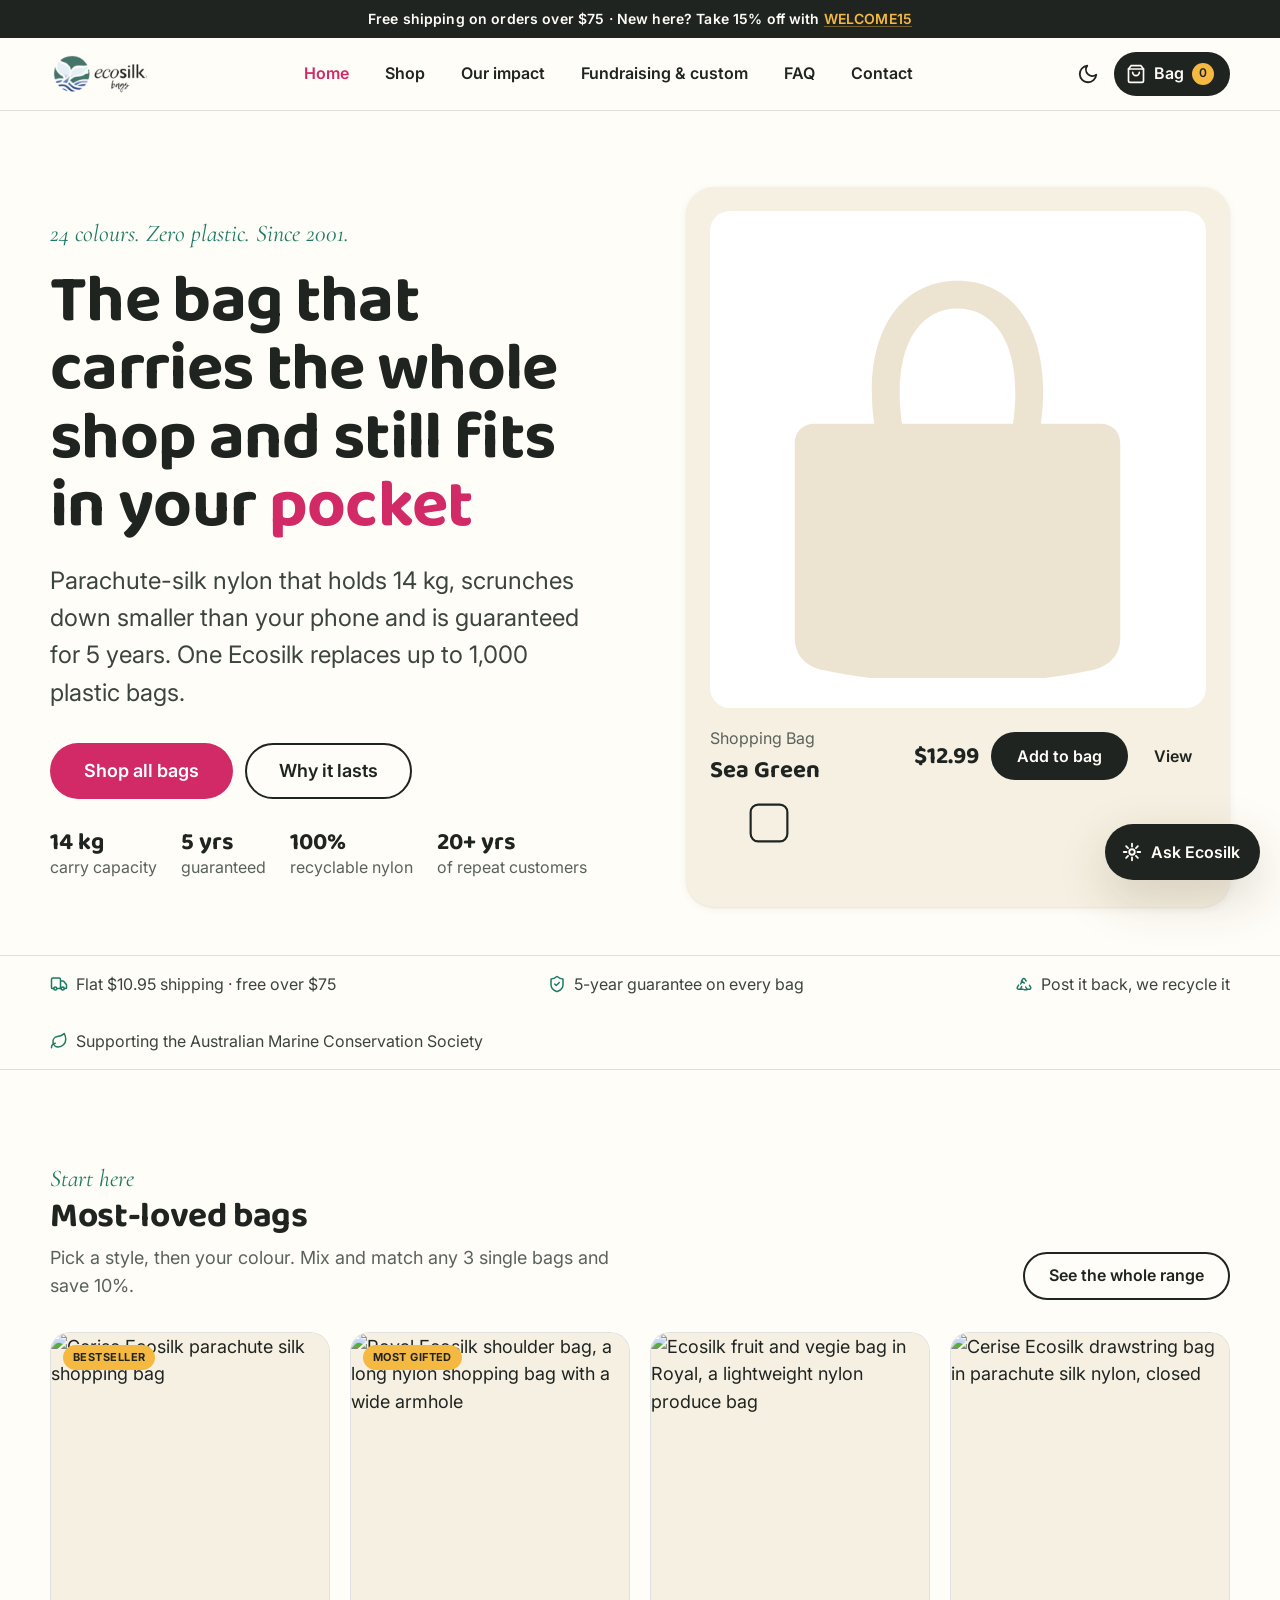
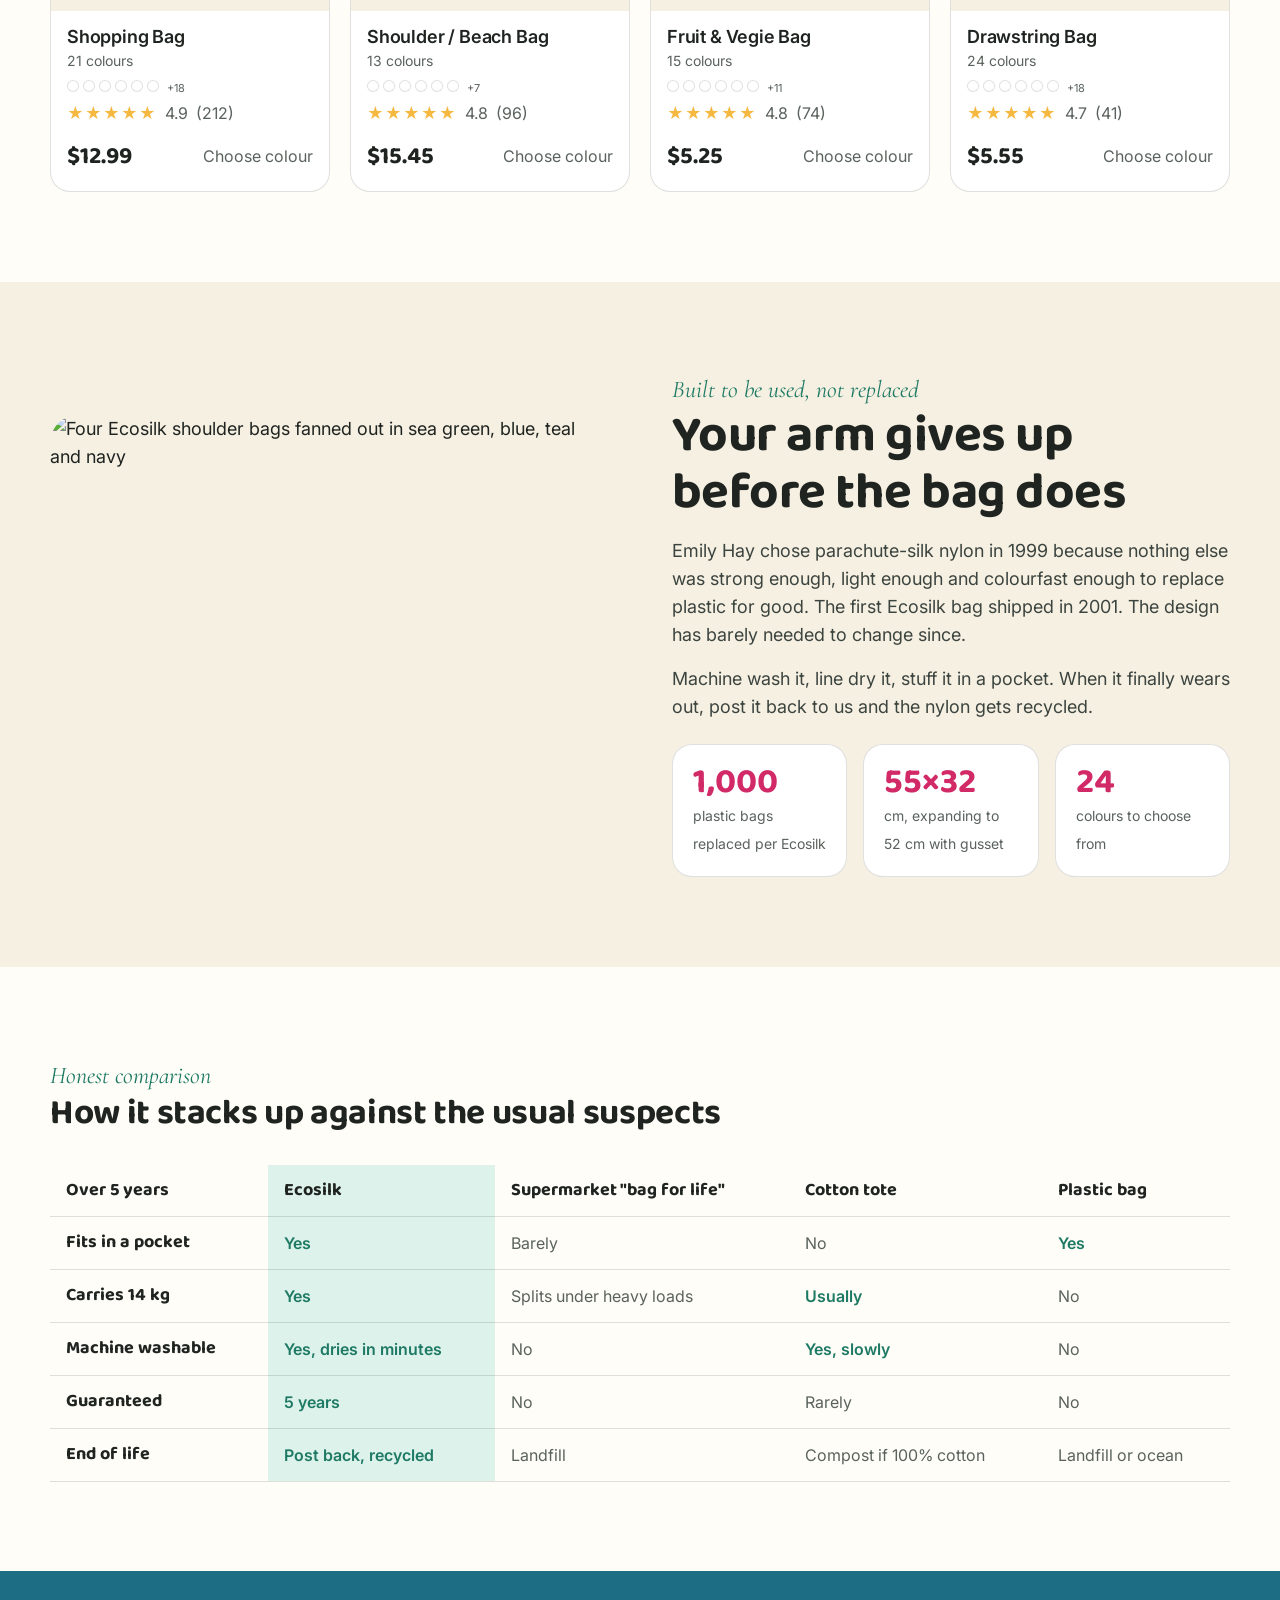
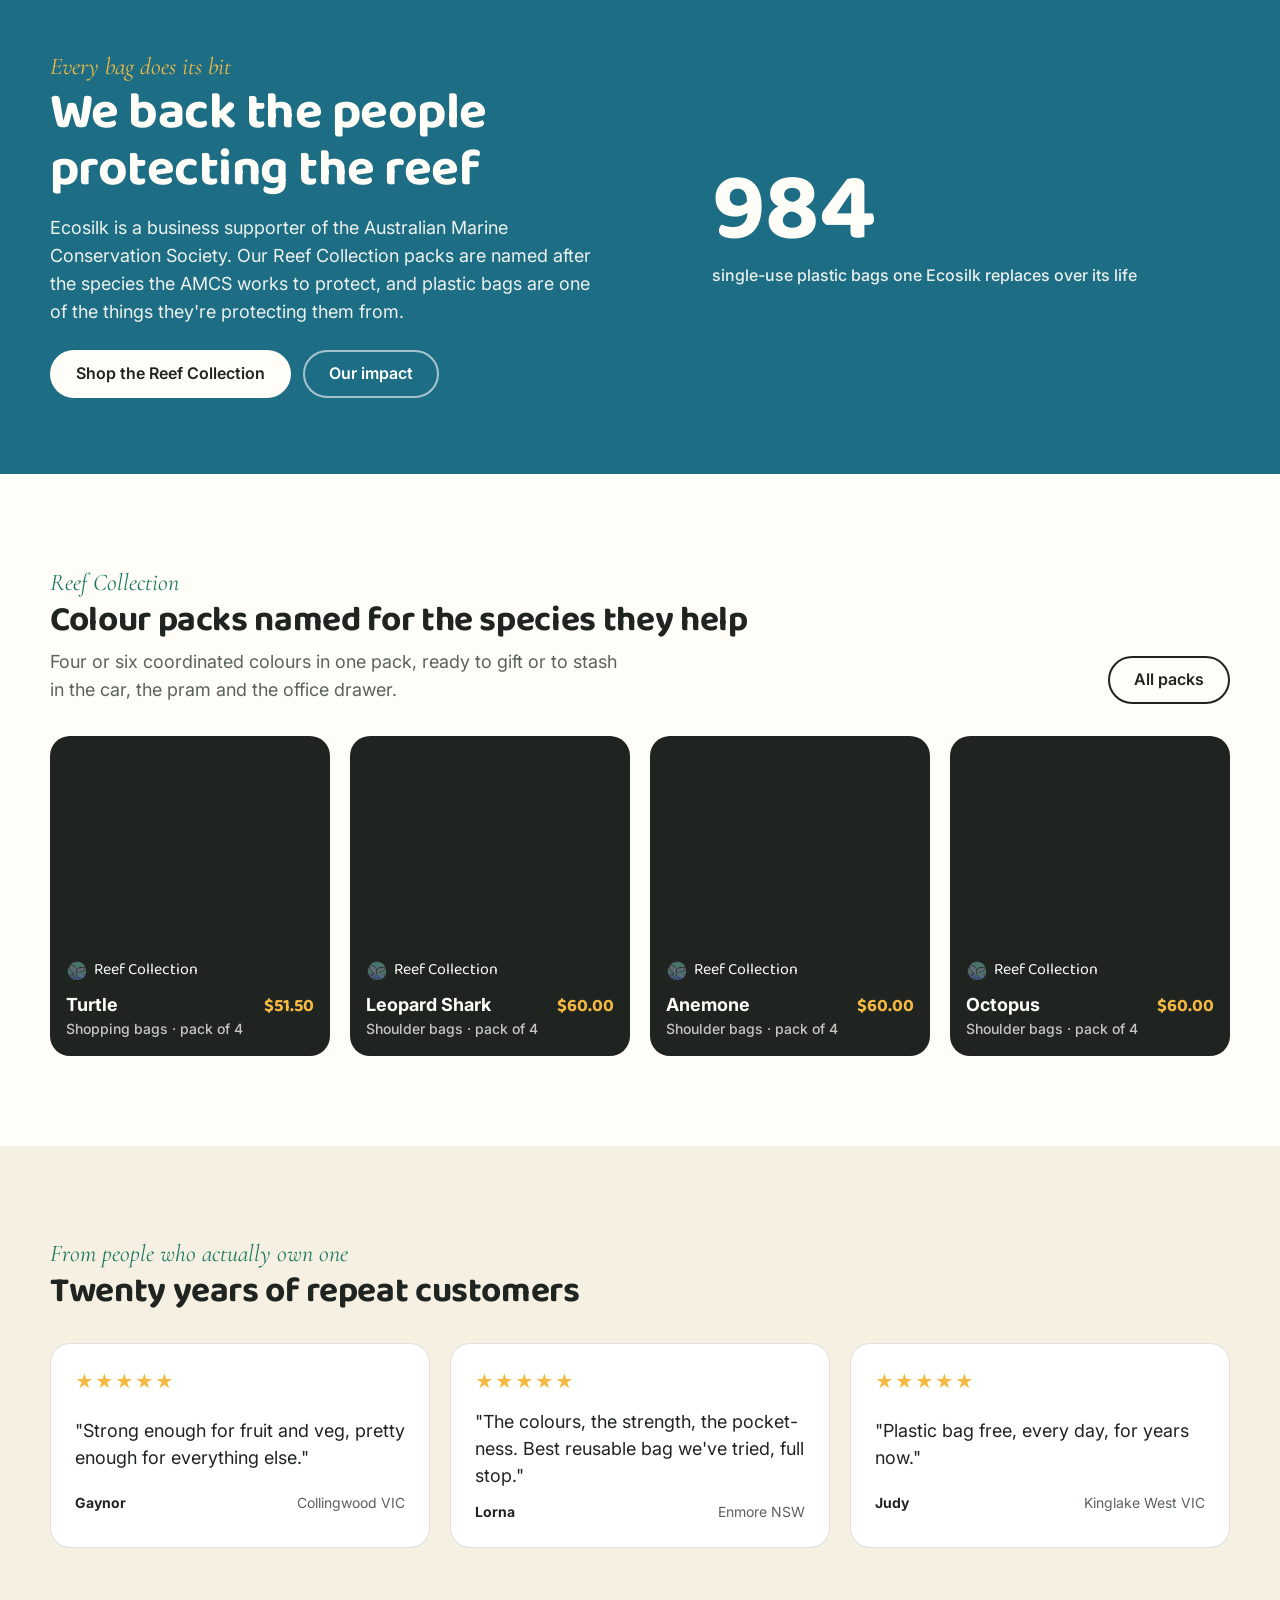
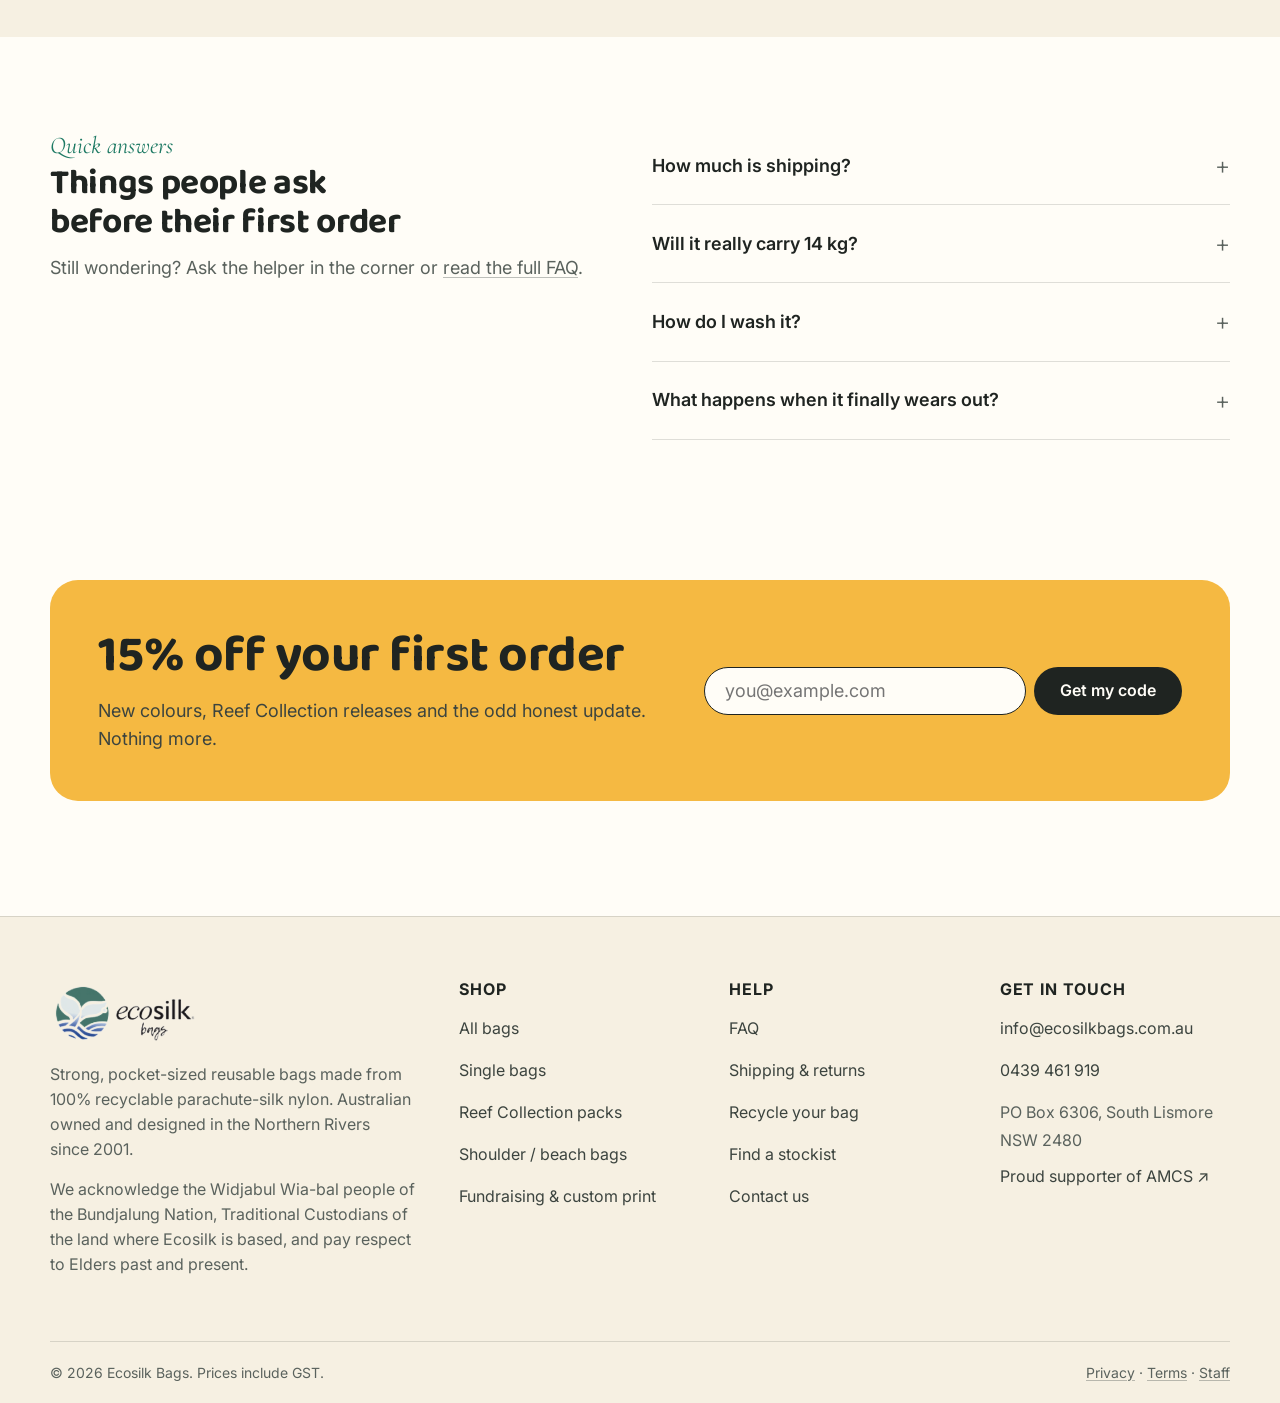
==== commit 34f25d55: "Stockists, policies, admin dashboard, 404, sitemap; QA fixes (pack names, hero bag mask, z-index, pr" ====
--- a/index.html
+++ b/index.html
@@ -41,7 +41,7 @@
       </div>
       <div class="hero-visual">
         <div class="swatch-stage" aria-labelledby="stageName">
-          <div class="stage-img" id="stageImg" role="img" aria-label="Ecosilk shopping bag in the selected colour"></div>
+          <div class="stage-wrap"><div class="stage-img" id="stageImg" role="img" aria-label="Ecosilk shopping bag in the selected colour"></div></div>
           <div class="stage-row">
             <div><span class="small muted">Shopping Bag</span><div class="name" id="stageName">Sea Green</div></div>
             <div style="display:flex;gap:var(--space-3);align-items:center;">
@@ -224,7 +224,7 @@
 
   // Reef collection (4 packs)
   const packs = cards.filter(c => c.type === "pack" && c.product.inStock && /Leopard|Anemone|Octopus|Turtle/i.test(c.product.name)).slice(0, 4);
-  document.getElementById("reefGrid").innerHTML = packs.map(c => { const p = c.product; return `<article class="reef-card"><div class="photo" style="background-image:url('${p.image}')" role="img" aria-label="${E.altFor(p)}"></div><div class="tag"><img src="assets/img/logo-icon-t.png" alt="" width="20" height="20">Reef Collection</div><div class="body"><a href="${E.productUrl(p)}">${p.name.replace(/\s*-\s*Pack of \d+/i, "").replace(/Shoulder Bags? |Shopping Bags? /i, "")}</a><span class="price">${E.money(p.price)}</span></div></article>`; }).join("");
+  document.getElementById("reefGrid").innerHTML = packs.map(c => { const p = c.product; return `<article class="reef-card"><div class="photo" style="background-image:url('${p.image}')" role="img" aria-label="${E.altFor(p)}"></div><div class="tag"><img src="assets/img/logo-icon-t.png" alt="" width="20" height="20">Reef Collection</div><div class="body"><a href="${E.productUrl(p)}">${E.packInfo(p).theme}<small style="display:block;font-weight:500;opacity:.75;font-size:var(--text-xs);">${E.packInfo(p).kind}</small></a><span class="price">${E.money(p.price)}</span></div></article>`; }).join("");
 
   // Impact counter: ~ bags sold estimate × 1,000, animated once
   const el = document.getElementById("impactNumber"); const target = 1000; let started = false;
--- a/assets/css/style.css
+++ b/assets/css/style.css
@@ -159,7 +159,7 @@
 /* ---------- Announcement + Header ---------- */
 .announce { background: var(--ink); color: var(--bg); text-align: center; font-size: var(--text-xs); font-weight: 600; padding: var(--space-2) var(--space-4); letter-spacing: 0.01em; }
 .announce a { color: var(--gold); }
-.site-header { position: sticky; top: 0; z-index: 60; background: color-mix(in srgb, var(--bg) 88%, transparent); backdrop-filter: blur(12px); -webkit-backdrop-filter: blur(12px); border-bottom: 1px solid var(--line); }
+.site-header { position: sticky; top: 0; z-index: 150; background: color-mix(in srgb, var(--bg) 88%, transparent); backdrop-filter: blur(12px); -webkit-backdrop-filter: blur(12px); border-bottom: 1px solid var(--line); }
 .header-row { display: flex; align-items: center; justify-content: space-between; gap: var(--space-4); min-height: var(--header-h); }
 .brand { display: inline-flex; align-items: center; gap: var(--space-3); text-decoration: none; }
 .brand img { height: 44px; width: auto; }
@@ -193,7 +193,8 @@
 .hero-proof strong { display: block; color: var(--ink); font-family: var(--font-display); font-size: var(--text-lg); line-height: 1; }
 .hero-visual { position: relative; }
 .swatch-stage { background: var(--surface-2); border-radius: var(--radius-xl); padding: var(--space-6); box-shadow: var(--shadow-sm); }
-.swatch-stage .stage-img { aspect-ratio: 1; border-radius: var(--radius-lg); background-size: cover; background-position: center; background-color: var(--surface-3); transition: background-image .2s ease; }
+.swatch-stage .stage-wrap { aspect-ratio: 1; border-radius: var(--radius-lg); background: var(--surface); display: grid; place-items: center; padding: 6%; }
+.swatch-stage .stage-img { width: 100%; height: 100%; background-size: 160%; background-position: center; background-color: var(--surface-3); transition: background-image .2s ease; -webkit-mask: url("../img/bag-mask.svg") center / contain no-repeat; mask: url("../img/bag-mask.svg") center / contain no-repeat; filter: drop-shadow(0 10px 18px rgba(60,50,20,.18)); }
 .stage-row { display: flex; align-items: center; justify-content: space-between; gap: var(--space-3); margin-top: var(--space-4); flex-wrap: wrap; }
 .stage-row .name { font-family: var(--font-display); font-size: var(--text-lg); font-weight: 700; }
 .swatch-wall { display: grid; grid-template-columns: repeat(12, 1fr); gap: 6px; margin-top: var(--space-4); }
@@ -213,7 +214,7 @@
 .product-grid { display: grid; grid-template-columns: repeat(4, 1fr); gap: var(--space-6) var(--space-5); }
 @media (max-width: 1060px) { .product-grid { grid-template-columns: repeat(3, 1fr); } }
 @media (max-width: 720px) { .product-grid { grid-template-columns: repeat(2, 1fr); gap: var(--space-5) var(--space-3); } }
-.product-card { position: relative; display: flex; flex-direction: column; background: var(--surface); border-radius: var(--radius-lg); overflow: hidden; border: 1px solid var(--line); transition: transform .2s ease, box-shadow .2s ease; content-visibility: auto; contain-intrinsic-size: 360px; }
+.product-card { position: relative; display: flex; flex-direction: column; background: var(--surface); border-radius: var(--radius-lg); overflow: hidden; border: 1px solid var(--line); transition: transform .2s ease, box-shadow .2s ease; }
 .product-card:hover { transform: translateY(-3px); box-shadow: var(--shadow-md); }
 .product-card .thumb { aspect-ratio: 1; background: var(--surface-2); overflow: hidden; }
 .product-card .thumb img { width: 100%; height: 100%; object-fit: cover; transition: transform .4s ease; }
@@ -316,7 +317,8 @@
 }
 
 /* ---------- Cross-sell / rails ---------- */
-.rail { display: grid; grid-auto-flow: column; grid-auto-columns: minmax(220px, 1fr); gap: var(--space-4); overflow-x: auto; scroll-snap-type: x mandatory; padding-bottom: var(--space-3); scrollbar-width: thin; }
+.rail { display: grid; grid-auto-flow: column; grid-auto-columns: clamp(200px, 22vw, 250px); gap: var(--space-4); overflow-x: auto; scroll-snap-type: x mandatory; padding-bottom: var(--space-3); scrollbar-width: thin; min-width: 0; max-width: 100%; }
+.cart-layout > *, .checkout-layout > *, .shop-layout > *, .pdp > *, .grid-2 > *, .story > * { min-width: 0; }
 .rail > * { scroll-snap-align: start; }
 
 /* ---------- Feature / story blocks ---------- */
@@ -462,7 +464,7 @@
 .review-block .kv { display: flex; justify-content: space-between; gap: var(--space-4); }
 .review-block .kv span:first-child { color: var(--muted); }
 .review-block .edit { color: var(--accent); font-weight: 600; text-decoration: none; }
-#paypal-button-container { min-height: 48px; }
+#paypal-button-container { min-height: 48px; position: relative; z-index: 1; }
 .test-pay { border: 2px dashed var(--gold); border-radius: var(--radius-lg); padding: var(--space-5); background: var(--gold-soft); display: grid; gap: var(--space-3); }
 .test-pay h3 { font-size: var(--text-base); }
 
@@ -472,6 +474,7 @@
 .thanks-hero .tick svg { width: 36px; height: 36px; }
 .order-card { background: var(--surface); border: 1px solid var(--line); border-radius: var(--radius-xl); padding: var(--space-6); display: grid; gap: var(--space-4); }
 .ai-note { background: var(--surface-2); border-radius: var(--radius-lg); padding: var(--space-6); display: grid; gap: var(--space-3); }
+.ai-note #aiBody { white-space: pre-line; }
 .ai-note .label { display: inline-flex; align-items: center; gap: var(--space-2); font-size: var(--text-xs); font-weight: 700; text-transform: uppercase; letter-spacing: .05em; color: var(--green); }
 .share-row { display: flex; gap: var(--space-2); flex-wrap: wrap; }
 .code-box { display: inline-flex; align-items: center; gap: var(--space-3); border: 2px dashed var(--ink); border-radius: var(--radius-md); padding: var(--space-2) var(--space-4); font-family: var(--font-display); font-weight: 700; font-size: var(--text-lg); letter-spacing: .08em; }
@@ -507,12 +510,13 @@
 .assist-fab svg { width: 22px; height: 22px; }
 .assist-fab:hover { background: var(--ink-soft); }
 body.has-sticky-buy .assist-fab { bottom: 96px; }
-.assist-panel { position: fixed; right: var(--space-5); bottom: calc(var(--space-5) + 64px); z-index: 85; width: min(400px, calc(100% - var(--space-8))); height: min(600px, calc(100vh - 140px)); background: var(--surface); border: 1px solid var(--line); border-radius: var(--radius-xl); box-shadow: var(--shadow-lg); display: none; flex-direction: column; overflow: hidden; }
+.assist-panel { position: fixed; right: var(--space-5); bottom: calc(var(--space-5) + 72px); z-index: 85; width: min(400px, calc(100% - var(--space-8))); height: min(600px, calc(100vh - 140px)); background: var(--surface); border: 1px solid var(--line); border-radius: var(--radius-xl); box-shadow: var(--shadow-lg); display: none; flex-direction: column; overflow: hidden; }
 .assist-panel.open { display: flex; }
 body.has-sticky-buy .assist-panel { bottom: calc(96px + 64px); }
 @media (max-width: 480px) { .assist-panel { right: var(--space-3); left: var(--space-3); width: auto; height: min(620px, calc(100vh - 110px)); bottom: calc(var(--space-4) + 64px); } .assist-fab { right: var(--space-3); } }
 .assist-head { display: flex; align-items: center; justify-content: space-between; padding: var(--space-3) var(--space-3) var(--space-3) var(--space-5); border-bottom: 1px solid var(--line); background: var(--surface-2); }
-.assist-head b { font-family: var(--font-display); font-size: var(--text-base); display: flex; align-items: center; gap: var(--space-2); }
+.assist-head b { font-family: var(--font-display); font-size: var(--text-base); display: flex; align-items: center; gap: var(--space-2); flex-wrap: wrap; }
+.assist-head b > svg { width: 22px; height: 22px; flex: none; color: var(--accent); }
 .assist-head small { display: block; color: var(--muted); font-size: var(--text-xs); font-family: var(--font-body); font-weight: 400; }
 .assist-log { flex: 1; overflow-y: auto; padding: var(--space-4); display: grid; gap: var(--space-3); align-content: start; }
 .msg { max-width: 88%; padding: var(--space-3) var(--space-4); border-radius: var(--radius-lg); font-size: var(--text-sm); line-height: 1.5; }
